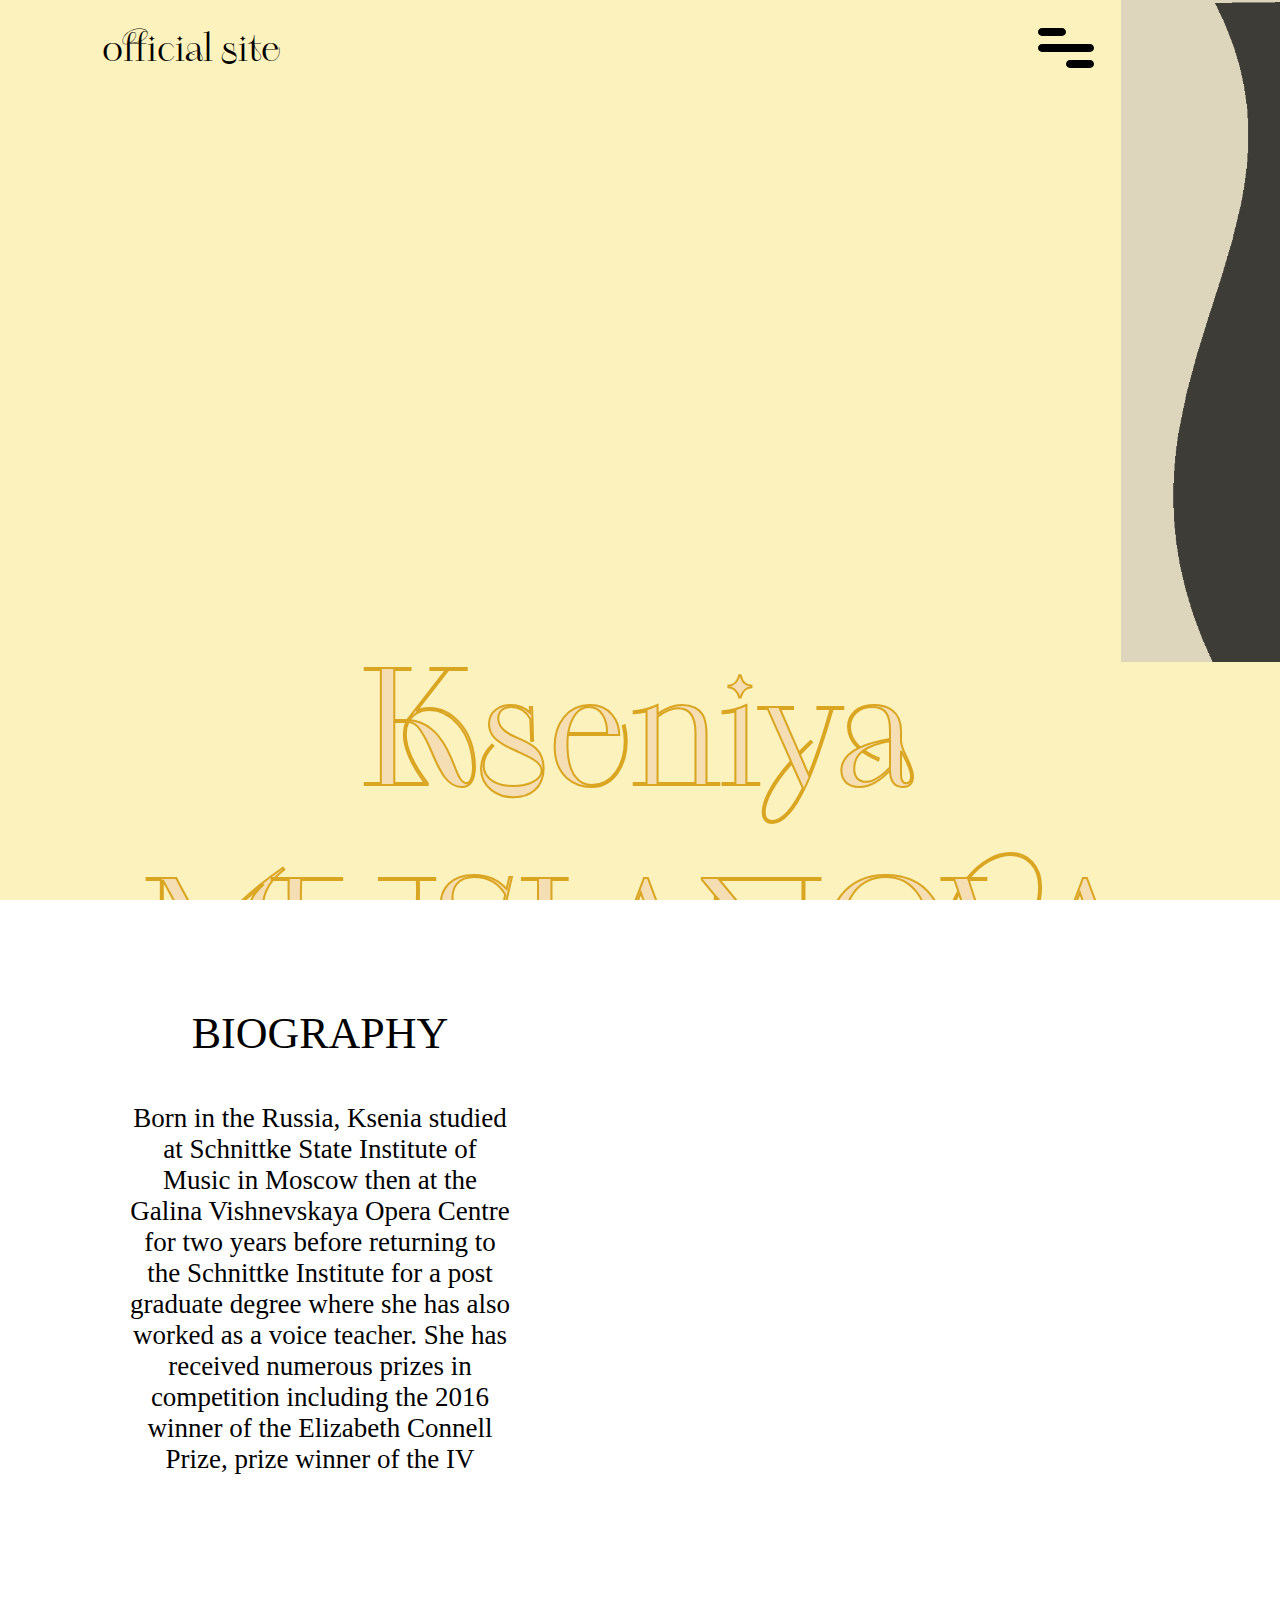
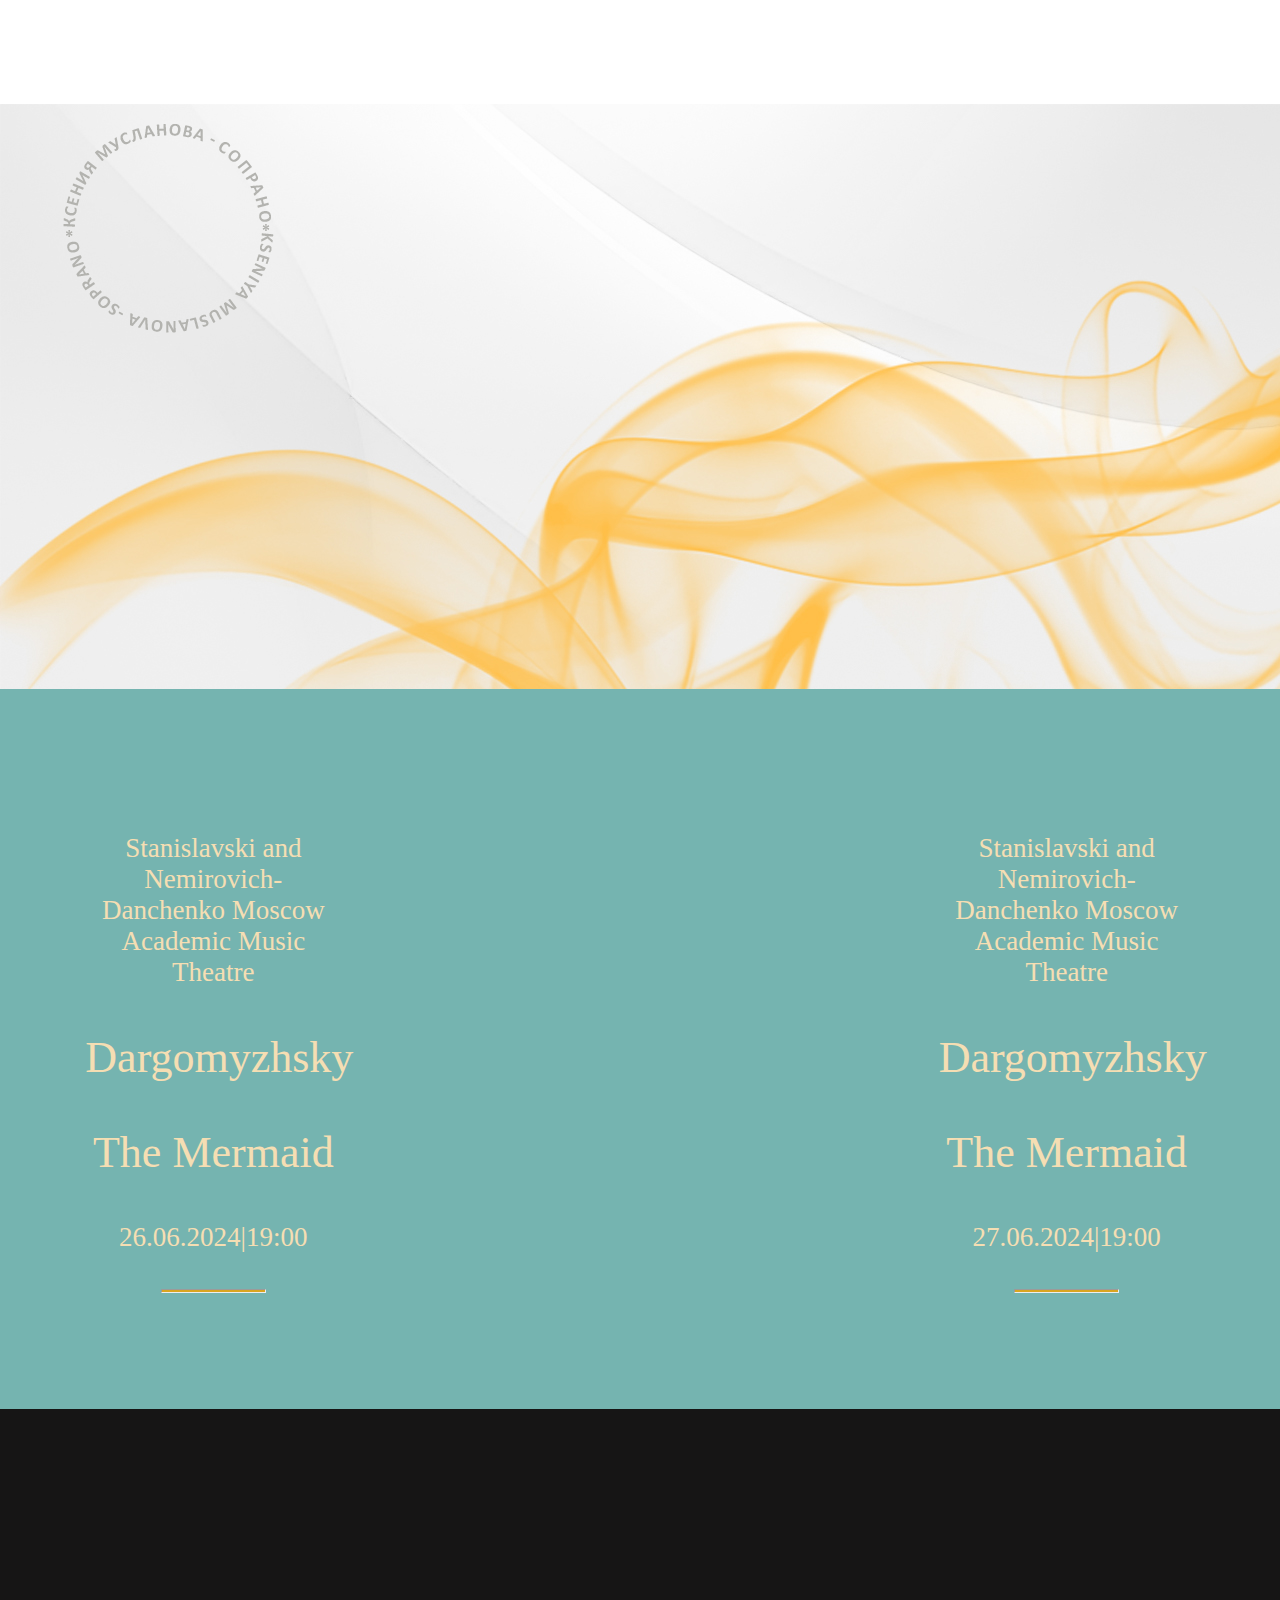
==== index.html @ d072c9b5 "Add files via upload" ====
<!DOCTYPE html>
<html lang="en">
    <head>
        <meta charset="UTF-8">
        <title>CodePen - GSAP Morph SVG
        </title>

        <link rel="stylesheet" href="css/adaptiv.css">
        <link rel="stylesheet" href="./css/menu.css">
        <link rel="stylesheet" href="main.css">

        <link rel="stylesheet" href="./css/style.css">
        <link
            href="https://fonts.googleapis.com/css2?family=Be+Vietnam+Pro:wght@100;300&display=swap"
            rel="stylesheet"><link rel="stylesheet" href="./style.css">
     <script src="https://cdnjs.cloudflare.com/ajax/libs/gsap/2.1.2/TweenMax.min.js"></script>
        <script src='https://cdnjs.cloudflare.com/ajax/libs/gsap/3.12.2/gsap.min.js'></script>
    
    </head>
    <body>
        
  <header> 
    <div class="layout">
      <a href="#" class="menu">
          <svg id="menu-svg" width="96" height="96" viewBox="0 0 56 56" fill="none" xmlns="http://www.w3.org/2000/svg">
              <path d="M13.9993 16.3333H25.666C26.2849 16.3333 26.8783 16.5792 27.3159 17.0168C27.7535 17.4543 27.9994 18.0478 27.9994 18.6667C27.9994 19.2855 27.7535 19.879 27.3159 20.3166C26.8783 20.7542 26.2849 21 25.666 21H13.9993C13.3805 21 12.787 20.7542 12.3494 20.3166C11.9118 19.879 11.666 19.2855 11.666 18.6667C11.666 18.0478 11.9118 17.4543 12.3494 17.0168C12.787 16.5792 13.3805 16.3333 13.9993 16.3333ZM30.3327 35H41.9994C42.6182 35 43.2117 35.2458 43.6493 35.6834C44.0869 36.121 44.3327 36.7145 44.3327 37.3333C44.3327 37.9522 44.0869 38.5457 43.6493 38.9833C43.2117 39.4208 42.6182 39.6667 41.9994 39.6667H30.3327C29.7138 39.6667 29.1204 39.4208 28.6828 38.9833C28.2452 38.5457 27.9994 37.9522 27.9994 37.3333C27.9994 36.7145 28.2452 36.121 28.6828 35.6834C29.1204 35.2458 29.7138 35 30.3327 35ZM13.9993 25.6667H41.9994C42.6182 25.6667 43.2117 25.9125 43.6493 26.3501C44.0869 26.7877 44.3327 27.3812 44.3327 28C44.3327 28.6188 44.0869 29.2123 43.6493 29.6499C43.2117 30.0875 42.6182 30.3333 41.9994 30.3333H13.9993C13.3805 30.3333 12.787 30.0875 12.3494 29.6499C11.9118 29.2123 11.666 28.6188 11.666 28C11.666 27.3812 11.9118 26.7877 12.3494 26.3501C12.787 25.9125 13.3805 25.6667 13.9993 25.6667Z" fill="black"/>
          </svg>   
      </a>
  </div>
   <div class="nav1">
     <ul>
      <li class="m-item"><a href="index.html">

      </a></li>
      <li class="m-item"><a href="about.html">HOME</a></li>
      <li class="m-item"><a href="EVENTS.html">ABOUT ME</a></li>
      <li class="m-item"><a href="gallery.html">GALLERY</a></li>
      <li class="m-item"><a href="video.html">VIDEO</a></li>

      <li class="m-item"><a href="contacts.html">CONTACTS</a></li>
  </ul>
</div>
    

<div class="doorses">

      
  <div id="d_left" class="bgnavblue">
 
    
        
    </div>
    
     <div id="d_right" class="bgnavblue">
     


    </div>

    
</div>

</header>
        <section id="block-title">
            <img id="img" src="img/6.JPG" alt="">
            <svg
                id="block-svg_img"
                version="1.1"
                xmlns="http://www.w3.org/2000/svg"
                xmlns:xlink="http://www.w3.org/1999/xlink"
                viewbox="0 0 1400 560">
                <defs>
                    <filter id="displacementFilter1">
                        <feturbulence
                            type="fractalNoise"
                            basefrequency="0.1"
                            numoctaves="1"
                            result="noise"/>
                        <fedisplacementmap
                            in="SourceGraphic"
                            in2="noise"
                            result="displacement"
                            scale="100"
                            xchannelselector="R"
                            ychannelselector="G"/>
                        <femorphology operator="dilate" radius="2" result="morph" in="displacement"/>
                    </filter>
                    <mask id="circleMask4">
                        <circle
                            cx="50%"
                            cy="50%"
                            r="0"
                            data-value-final="950"
                            fill="white"
                            class="mask"
                            style="filter: url(#displacementFilter1);"/>
                    </mask>
                </defs>
            </svg>
            <div class="block-title_text">
                <h1>Kseniya MUSLANOVA</h1>
                <h4>official site</h4>
            </div>

        </section>
        <section id="block-about">
            <div class="block">

                <div class="block-text ">
                    <h3 class="t2">BIOGRAPHY</h2>
                    <h4>
                        Born in the Russia, Ksenia studied at Schnittke State Institute of Music in
                        Moscow then at the Galina Vishnevskaya Opera Centre for two years before
                        returning to the Schnittke Institute for a post graduate degree where she has
                        also worked as a voice teacher. She has received numerous prizes in competition
                        including the 2016 winner of the Elizabeth Connell Prize, prize winner of the IV
                    </h4>
                    <a href="about.html">
                        <svg
                            id="block-svg_line"
                            xmlns:xlink="http://www.w3.org/1999/xlink"
                            x="0px"
                            y="0px"
                            viewbox="0 0 288 138.5"
                            xml:space="preserve">
                            <polyline class="st0-" points="0,0 0,0 0,0 "/>
                            <path class="st0 t1" d="M174.3,113.2"/>
                            <path
                                class="st1"
                                d="M206,44.5c2.2,1.4,14.2,9.4,15.4,23c1.2,13.3-8.9,22.3-10.9,24c2.2-3.8,7-10.8,16.8-16.7
                                                                                   c14.5-8.7,30.3-9.5,35.7-9.6c-6.3,0.2-21,0.1-36.2-6.5C216,54.1,209.4,48.1,206,44.5z"/>
                            <text transform="matrix(1 0 0 1 110.2933 64.3326)" class="st2 st3">more</text>
                            <line class="st4" x1="217.7" y1="68.5" x2="96.3" y2="72.5"/>
                            <line class="st5" x1="217.7" y1="68.5" x2="96.3" y2="72.5"/>
                            <line class="st6" x1="221.3" y1="67.5" x2="106.8" y2="69.3"/>
                        </svg>
                    </a>
                </div>
            </div>
            <div class="block">
                <img id="img1" src="img/2.JPG" alt="">
                <svg
                    id="block-svg_img1" width="1000" height="560" version="1.1" xmlns="http://www.w3.org/2000/svg" xmlns:xlink="http://www.w3.org/1999/xlink" viewBox="0 0 1000 560">
                        <defs>
                            <filter id="displacementFilter4">
                                <feTurbulence type="fractalNoise" baseFrequency="0.5" numOctaves="1" result="noise" />
                                <feDisplacementMap in="SourceGraphic" in2="noise" scale="50" xChannelSelector="R" yChannelSelector="G" />
                              </filter>
                              <mask id="circleMask2">
                                <circle cx="25%" cy="50%" r="0" data-value-final="770" fill="white" class="box1" style="filter: url(#displacementFilter4);" />
                             
                            </mask>
                        </defs>
                      </svg>
                      
            </div>

        </section>



        <section id="block-video"  style="background: url(img/video-image.jpg) no-repeat;">
          <div class="video-section jarallax d-flex align-items-center justify-content-center">
               <div class="video-player text-center">
                 <a type="button"  class="play-btn position-relative  js-button-campaign">
                   <svg class="position-absolute top-0 bottom-0 start-0 end-0 m-auto" width="41" height="41">
                     <use xlink:href="#play">
       
                           </svg>
                   <img src="img/text-pattern.png" alt="pattern" class="text-pattern">
                 </a>
               </div>
             </div></div>
        
            <div class="overlay js-overlay-campaign">
                <div class="popup js-popup-campaign">
       
                    <video src="./999.mp4" class="showcase__video" style="width: 900px;" controls loop muted></video>
                    <div class="close-popup js-close-campaign"></div>
                </div>
            </div>
            
       
           </section>
        <section id="block-event">
            <div class="block-text">
                <h4>Stanislavski and Nemirovich-Danchenko Moscow Academic Music Theatre</h6>
                <h3>Dargomyzhsky</h3>
                <h3>The Mermaid</h2>

                <h4>26.06.2024|19:00</h4>
                <hr>
            </div>
            <div class="block">
                <img id="img2" src="img/3.JPG" alt="">

                <svg
                    0="0"
                    1400="1400"
                    id="block-svg_img2"
                    "  version="
                    1.1" xmlns="
                    http://www.w3.org/2000/svg" xmlns:xlink="
                    http://www.w3.org/1999/xlink" viewBox="0 0 1000 560">
                    <defs>
                    <defs>
                        <filter id="displacementFilter3">
                            <feTurbulence type="fractalNoise" baseFrequency="0.02" numOctaves="3" result="noise" />
                            <feDisplacementMap in="SourceGraphic" in2="noise" scale="80" result="displacement" xChannelSelector="R" yChannelSelector="G" />
                          </filter>
                        <mask id="circleMask3">

                            <circle
                                cx="50%"
                                cy="100%"
                                r="0"
                                data-value-final="950"
                                fill="white"
                                class="box2"
                                style="filter: url(#displacementFilter3);"/>
                        </mask>
                    </defs>
                </svg>

            </div>
            <div class="block-text">

                <h4>Stanislavski and Nemirovich-Danchenko Moscow Academic Music Theatre</h6>
                <h3>Dargomyzhsky</h3>
                <h3>The Mermaid</h2>

                <h4>27.06.2024|19:00</h4>
                <hr>
            </div>

        </section>
  <footer></footer>
  
  
   <script src="js/menu.js"></script>
   <script src="https://cdnjs.cloudflare.com/ajax/libs/jquery/3.2.1/jquery.min.js"></script>
   <script src="main.js"></script><script src="https://cdnjs.cloudflare.com/ajax/libs/jquery/3.2.1/jquery.min.js"></script>
   <script src="main.js"></script>
        <script src="js/gsap.js"></script>
        <script src="js/ScrollTrigger.js"></script>
        <script src="js/script.js"></script>
        <script src="./script.js"></script>
    </body>
</html>
---- css/menu.css ----
@font-face {
   font-family: "KudryashevDisplay";
   src: url(../fonts/KudryashevDisplay.ttf);
   font-weight: bold;
   font-style: normal;
 }
 @font-face {
   font-family: "  kudry_weird-headline";
   src: url(../fonts/kudry_weird-headline.otf);
   font-weight: bold;
   font-style: normal;
 }

 .layout{position: absolute;top: 0;
            width:100%;
           left: 85%; 
            top: -25vw;
          height: 100%;}



header{position: absolute;z-index: 9999999999999999999999999999999999999999;}



.nav1 ul li a{z-index: 999999999999;
           font-size: 4vw;

       }

       .nav1{position:absolute ;
        text-decoration: none;
        z-index: 999999999;
        width: 100vw;
        height: 100%;
     color: darkcyan;
        font-family: " kudry_weird-headline";
text-align: center;
        top: -800px;
left:0vw;        
        }
        .nav1 ul li{list-style: none;}
        .nav1 ul li a{z-index: 999999999999;
                   font-size: clamp(5vw, 6vw, 8vh);
                   list-style: none;
                   text-decoration: none;
                   color: wheat;

               }
#d_left{

          height: 100vh;
          width: 50%;
          position:fixed;
          top: 0;
          left:-50%;
     background: url(../img/d_lefT.png) no-repeat right top;
  background-size:contain;  z-index:199999;
opacity: 0.9;       
}
        #clip{position: fixed;left: 0%;top:0%;}
        
        #d_right{
        
          height: 100%;
          width:50vw;
          position: fixed;
  background: url(../img/D-RIGHT.png) no-repeat right top;
  background-size: contain;
  opacity: 0.9;       
  top:0vh;
          right:  -50%;
         z-index:99;
        }
                    


          #clip2{position:fixed;
          right: -0%;
          top: -0%;
          width: 50%;
          height: 100%;
        }
        h1 {
          font-weight: 300;
          font-size: clamp(2rem, 5vw, 4rem);
          width: 50%;
          margin: 0;
        }
        
        .menu {
          position: fixed;
          right: 5%;
          z-index: 95510;
          padding: 25% clamp(2rem, 8vw, 7rem) 0;
        }
        .menu:before {
          position: absolute;
          content: "";
          width: 5vw;
          height: 5vw;
          stroke: 1px white;
          border-radius: 50%;
          background: rgb(236, 231, 200);
          z-index: -1;
          transform: scale(0);
          transition: transform 0.5s ease;
        }
        .menu:hover:before {
          transform: scale(1);
        }
            
        .doorses{position: absolute;}


        @media (max-width:768px) {

          #d_left{height: 145vh;
            background: url(../img/left-mob.png) no-repeat right top;
  background-size: cover;
          
          }
          #d_right{height: 145vh;
            background: url(../img/right-mob.png) no-repeat left top;
  background-size: cover;
          
          }
          
        }
---- main.css ----
body {margin: 0; padding: 0; font-family: Helvetica, Arial, sans-serif; }

main {
	width: 100%;
	height: 100vh;
	background-image: url(bg.jpg);
	background-size: cover;
	transition: all .2s ease;
}

.button {
	width: 80%;
	margin: 0 auto;
	position: absolute;
	top: 20%;
	left: 50%;
	transform: translate(-50%, -50%);
	border-radius: 3px;
	text-align: center;
	cursor: pointer;
} 

.button span {
	line-height: 60px;
	color: #fff;
	font-weight: bold;
	font-size: 15px;
	text-transform: uppercase;
}

.overlay {
	position: absolute;
	width: 100%;
	height: 100vh;
	top: 0;
	left: 0;
	background-color: rgba(0, 0, 0, .8);
	display: none;
}
video{width: 100%;position: relative;}
.popup {
	position: absolute;
	width: 60%;
	left: 20%;
	top: 20%;
	transform: translate(-0%, -0%);
	padding: 40px;
	box-sizing: border-box;
	background-color: #2a6850;
	color: #fff;
}

.close-popup {
	position: absolute;
	top: 15px;
	right: 15px;
	width: 23px;
	height: 23px;
	cursor: pointer;
}

.close-popup:before {
	content: '';
	background-color: #fff;
	position: absolute;
	height: 1px;
	width: 31px;
	top: 11px;
	left: -4px;
	transform: rotate(-45deg);
}

.close-popup:after {
	content: '';
	background-color: #fff;
	position: absolute;
	height: 1px;
	width: 31px;
	top: 11px;
	transform: rotate(45deg);
	left: -4px;
}

@media screen and (max-width: 768px) {

	.popup {
		width: 100%;
		height: 100vh;
		font-size: 15px;
	}
}
---- css/style.css ----
@font-face {
    font-family: "KudryashevDisplay";
    src: url("../fonts/KudryashevDisplay.ttf");
    font-weight: bold;
    font-style: normal;
}
@font-face {
    font-family: " kudry_weird-headline";
    src: url("../fonts/kudry_weird-headline.otf");
    font-weight: bold;
    font-style: normal;
}

body {
    position: relative;
    width: 100vw;
    margin: 0;
    display: grid;
    font-family: "KudryashevHeadline-Sans";
    overflow-x: hidden;
    padding: 0;
    background-color: rgba(19, 44, 66, 0);
    z-index: 0;
    height: 100%;
}

#block-title {
    position: relative;
    width: 100%;
    height: 100vh;
    overflow-y: hidden;
    display: grid;
    z-index: 0;
    margin: 0;
    background: rgb(252, 242, 189);
    padding: 0;
    grid-area: "red";
    grid-template-columns: 100%;
}

#block-about_page .block-text{color: #000;}
#block-about_page{   position: relative;
    width: 100%;
    height: 100vh;
    overflow-y: hidden;
    display: grid;
    z-index: 0;
    margin: 0;
    padding: 0 ;
color: #000;    grid-template-columns: 100%;}

#block-about {
    display: grid;
    grid-template-columns: 50% 50%;
    grid-template-rows: auto;
    background-color: white;
    width: 100%;
    height: auto;
    z-index: 4;
    margin: 0;
    padding: 0;
}

#block-event {
    position: relative;
    display: grid;
    grid-template-columns: 4fr 4fr 4fr;
    grid-template-rows: auto;

    width: 100%;
	background-color: #75b4b0;
    height: 100%;
    overflow: hidden;

}
.block img {
    width: 100%;
}



footer {
    position: relative;
    width: 100%;
    background-color: rgb(22, 21, 21);
    height: 15vw;
}

#block-svg_img,
#block-svg_img1,
#block-svg_img2 {
    position: absolute;
    width: 100%;
    height: 100%;
    left: 0;
    top: 0;

}
#block-svg_line {
    width: 13vw;
    height: 9vh;
    position: relative;
    left: 0;
    top: 70vh;
    background-color: rgba(255, 235, 205, 0.548);
}
.st0 {
    display: none;
    fill: #0c0b0b;
    stroke: #000000;
    stroke-miterlimit: 10;
}
.st1 {
    fill: none;
    stroke: #000000;
    stroke-miterlimit: 10;
}
.st2 {
    font-family: " ofont.ru_Vivaldi script";
}
.st3 {
    font-size: 36px;
}
.st4 {
    display: none;
    stroke: #FFFFFF;
    stroke-miterlimit: 10;
}
.st5 {
    display: none;
    fill: none;
}
.st6 {
    fill: none;
    stroke: #110911;
    stroke-width: 2;
    stroke-miterlimit: 10;
}

.block-title_text {
    position: absolute;
    top: 70vh;
    left: 0;
    width: 100vw;
    height: 30vh;
}
.block-title_text h1 {
    position: relative;
    margin: 0 auto;
    color: wheat;
    font-family: " kudry_weird-headline";
    font-size: 18vh;
}

.block-title_text h4 {
    position: absolute;
    top: -73vh;
    left: 8vw;
    font-family: " kudry_weird-headline";
    font-size: clamp(3vw,3vw,14vw);
}

.block-text {
    min-width: 40%;
    max-width: 60%;
    margin: 12vh auto;
    color: wheat;
    text-align: center;
    font-family: "KudryashevHeadline-Sans";
}
#block-about .block-text {
    color: #000;
}

h1 {
    font-size: 14vw;
    width: 100%;
    font-family: "KudryashevHeadline-Sans";
    position: relative;
    -webkit-text-stroke: 2px goldenrod;
    color: rgba(30, 145, 245, 0);
    text-align: center;
    z-index: 8;
}

h3 {
    font-size: clamp(35px, 44px,45px);
    font-weight: 200;
    text-align: center;
    font-family: "KudryashevHeadline-Sans";
}

h4 {
    font-size: clamp(23px, 27px, 29px);
    font-weight: 100;
}

h5 {
    font-size: 42px;
    font-style: italic;
    font-weight: 100;
}
hr {
    position: relative;
    width: 40%;
    height: 2px;
    background-color: goldenrod;
}

#img {
    width: 100%;
    margin-top: -40vh;
    mask: url("#circleMask4");
}
#img1 {
    width: 60%;
    mask: url("#circleMask2");
}
#img2 {
    width: 100%;
    mask: url("#circleMask3");
}

/*---- video section style start ----*/
/* color box style */
#block-video{position: relative;
width: 100vw;
height: 65vh;z-index: 99999;
margin: 0;
padding: 0;
} 
  .video .video-player {
    position: absolute;
    top: 0;
    right: 0;
    bottom: 0;
    left: 0;
    display: flex;
    align-items: center;
    justify-content: center;
  }
  
  iconify-icon.video-icon {
    color: black;
    border-radius: 6.25rem;
    background: rgba(255, 255, 255, 0.35);
    transition: all 0.4s ease-in-out;
    animation: playAnimation 2s infinite alternate;
  }
  
  
  @keyframes playAnimation {
    0% {
      font-size: 35px;
    }
  
    100% {
      font-size: 60px;
    }
  }

@media (max-width:768px) {

   #block-title{overflow: visible;}
    #block-about,
    #block-event {
        grid-template-columns: 100%;
    }
    #img,
    #img1,
    #img2 {
        width: 100%;
    }
    #img{margin-top:20%;}
    .block-title_text h1 {
        font-size: 8vh};
}
---- style.css ----
/* 3.3 Product
/*----------------------------------------------*/
.product-store .product-card .cart-concern {
  bottom: 120px;
  left: 0;
  right: 0;
  text-align: center;
  cursor: pointer;
  transition: 0.5s ease-out;
  opacity: 0;
}
.product-store .product-card:hover .cart-concern {
  opacity: 1;
}
.product-card .cart-concern svg {
  width: 16px;
  height: 16px;
  fill: var(--light-color);
  margin-left: 9px;
}

/* 3.4 Video
/*----------------------------------------------*/
#block-video{position: relative;
width: 100vw;height: 65vh;
}
/* overide */
.modal-dialog {
  max-width: 800px;
  margin: auto;
  height: 100vh;
  display: flex;
  align-items: center;
}
.modal-content {
  padding: 0;
  background-color: #f5f3ef;
  border: none;
  border-radius: 0
}
.text-pattern {
  animation: rotation 50s infinite linear;
}
@keyframes rotation {
  from {
    transform: rotate(0deg);
  }
  to {
    transform: rotate(359deg);
  }
}

/* 3.7 Footer
/*----------------------------------------------*/
/*------------ Social Icon -----------*/
.social-links svg {
  width: 20px;
  height: 20px;
  color: var(--gray-color-500);
  transition: 0.3s ease;
}
.social-links svg:hover {
  color: var(--primary-color);
}
.social-links li {
  padding-right: 30px;
}

/* 4. PAGES
/*----------------------------------------------*/

/* 4.1 About Us Page
/*----------------------------------------------*/
#about .about-content{
  position: absolute;
  min-width: 50%;
  min-height: fit-content;
  max-height: fit-content;
  padding: 60px;
  background-color: var(--gray-color-300);  
}
#about.aos-init.aos-animate img.single-image{
  animation: parallax 0.8s ease-in-out forwards;
}
@keyframes parallax {
  from {
    clip-path: polygon(0 0, 0 0, 0 100%, 0 100%);
  }
  to {
    clip-path: polygon(0 0, 100% 0, 100% 100%, 0 100%);
  }
}
@media only screen and (max-width: 1200px) {
  #about .about-content{
    min-width: 70%;
  }
}
@media only screen and (max-width: 991px) {
  #about .about-content{
    position: unset;
    padding: 40px;
  }
}

/* Newsletter */
#newsletter .form-control{
  font-size: inherit;
}
#newsletter form input{
  background: none;
}
#newsletter form input:focus{
  box-shadow: none;
}

/* 4.2 Shop Page
--------------------------------------------------------------*/
/* ----------- SideBar -----------*/
.sidebar input.search-field {
  background: none;
  border: none;
  outline: none;
  outline-offset: 0;
}
h5.widget-title {
  font-size: 1.4em;
  margin-bottom: 15px;
}
@media only screen and (max-width: 991px) {
  .widget-search-bar form {
    flex-wrap: wrap;
  }
}

/* ----------- Pagination -----------*/
.paging-navigation .pagination .page-numbers {
  color: var(--gray-color-500);
}
.paging-navigation .pagination .page-numbers:hover,
.paging-navigation .pagination .page-numbers.current {
  color: var(--primary-color);
}

/* 4.3 Single Product Page
/*----------------------------------------------*/
/*---- Single Product Image ----------*/
.single-product .large-swiper{
  padding-left: 0;
}
.product-preview .swiper-slide {
  height: fit-content;
  padding-bottom: 10px;
  transition: cubic-bezier(0.22, 0.78, 0.71, 1.01);
}
.swiper-slide-thumb-active img{
  border: 1px solid var(--accent-color);
}

/*---- Single Product Information ----------*/
.product-info del{
  color: var(--gray-color-500);
}
.product-info hr{
  color: var(--gray-color-500);
}
.rating-container .rating {
  display: flex;
  padding-right: 4px;
  color: var(--black-color);
}
.product-info .product-price strong {
  font-size: 1.6em;
  padding-right: 10px;
}
.product-info .select-item{
  margin-right: 8px;
}
.input-group{
  padding: 6px;
  background-color: var(--gray-color-400);
}
.input-group button{
  border: none;
}

/*---- Product Tabs ----------*/
.nav-tabs {
  border-bottom: 1px solid var(--black-color);
}
.nav-tabs .nav-link {
  color: var(--black-color);
  font-weight: 600;
}
.nav-tabs .nav-link:focus{
  box-shadow: none;
}
.nav-tabs .nav-link {
  background: none;
  border: none;
}
.nav-tabs button.nav-link.active {
  color: var(--primary-color);
  background: none;
}
.nav-tabs button.nav-link:hover {
  color: var(--primary-color);
}
.tabs-listing .tab-content {
  border-bottom: 1px solid var(--black-color);
  padding: 40px 0;
}
.product-tabs .review-item{
  width: 50%;
  margin-bottom: 20px;
}
.product-tabs .review-item .image-holder{
  margin-right: 10px;
}
@media screen and (max-width: 991px) {
  .product-tabs .review-item{
    width: 100%;
    flex-wrap: wrap;
  }
  .product-tabs .review-item .image-holder{
    margin-bottom: 10px;
  }
}
@media screen and (max-width: 991px) {
  .cart-header{
    display: none;
  }
}

/* 4.4 Cart Page
-----------------------------------------------------*/
.shopify-cart .table th {
    width: 36%;
}
.table>:not(caption)>*>*{
  padding: 1.5rem;
}
.shopify-cart .cart-product-detail{
  max-width: 250px;
}
@media screen and (max-width: 775px) {
  .shopify-cart .table thead{
    display: none;
  }
  .shopify-cart .table tbody{
    border: none;
  }
  .shopify-cart .table tbody td{
    display: block;
  }
  .table>:not(caption)>*>*{
    padding: 1rem;
  }
}

/* 4.5 Blog Page
--------------------------------------------------------------*/
/*------------ Sidebar -----------*/
.widget.sidebar-recent-post .card-image{
  max-width: 120px;
}
.sidebar-post-item h4.card-title {
  font-size: 1.2em;
}

/* 4.6 Single Post Page
--------------------------------------------------------------*/
#single-post-navigation .post-navigation span.page-nav-title {
  font-size: 1.5em;
}
.post-navigation svg {
  width: 30px;
  height: 45px;
}
.post-navigation:hover svg,
.post-navigation:focus svg {
  fill: var(--primary-color);
}
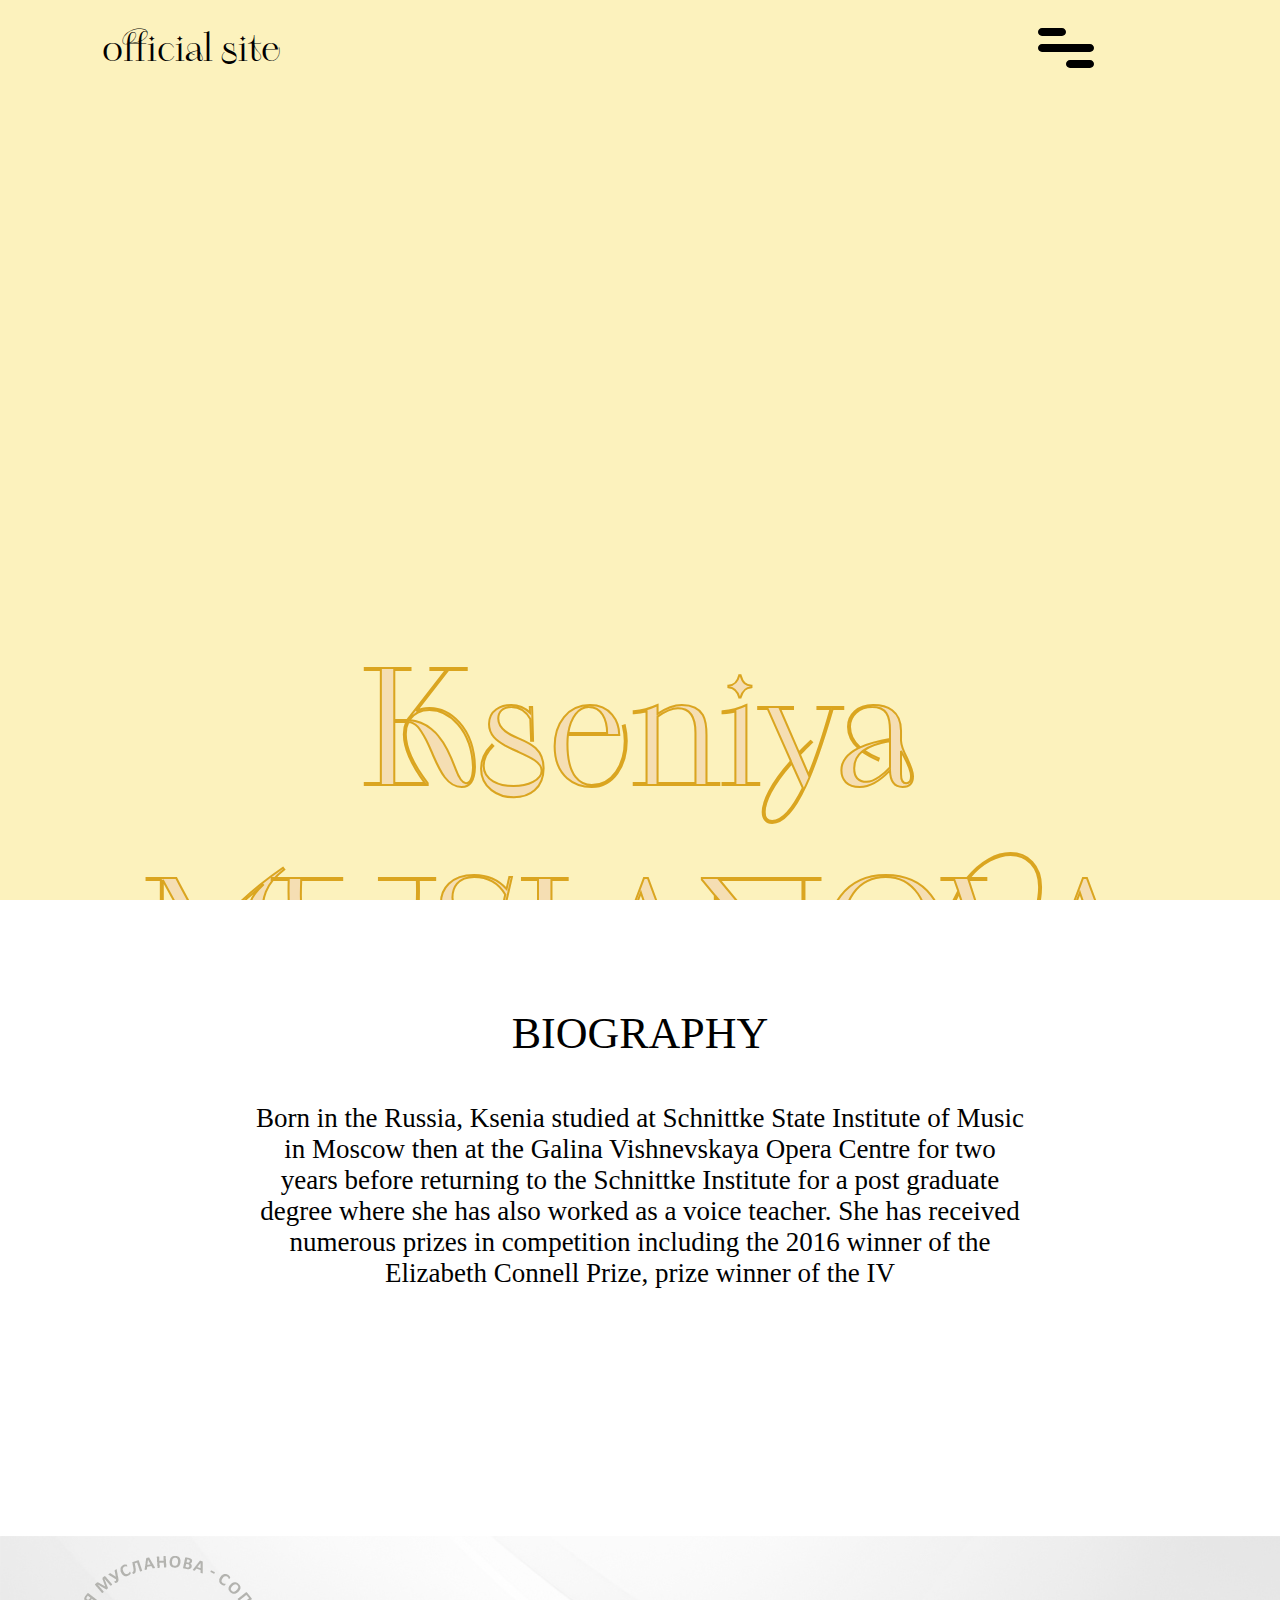
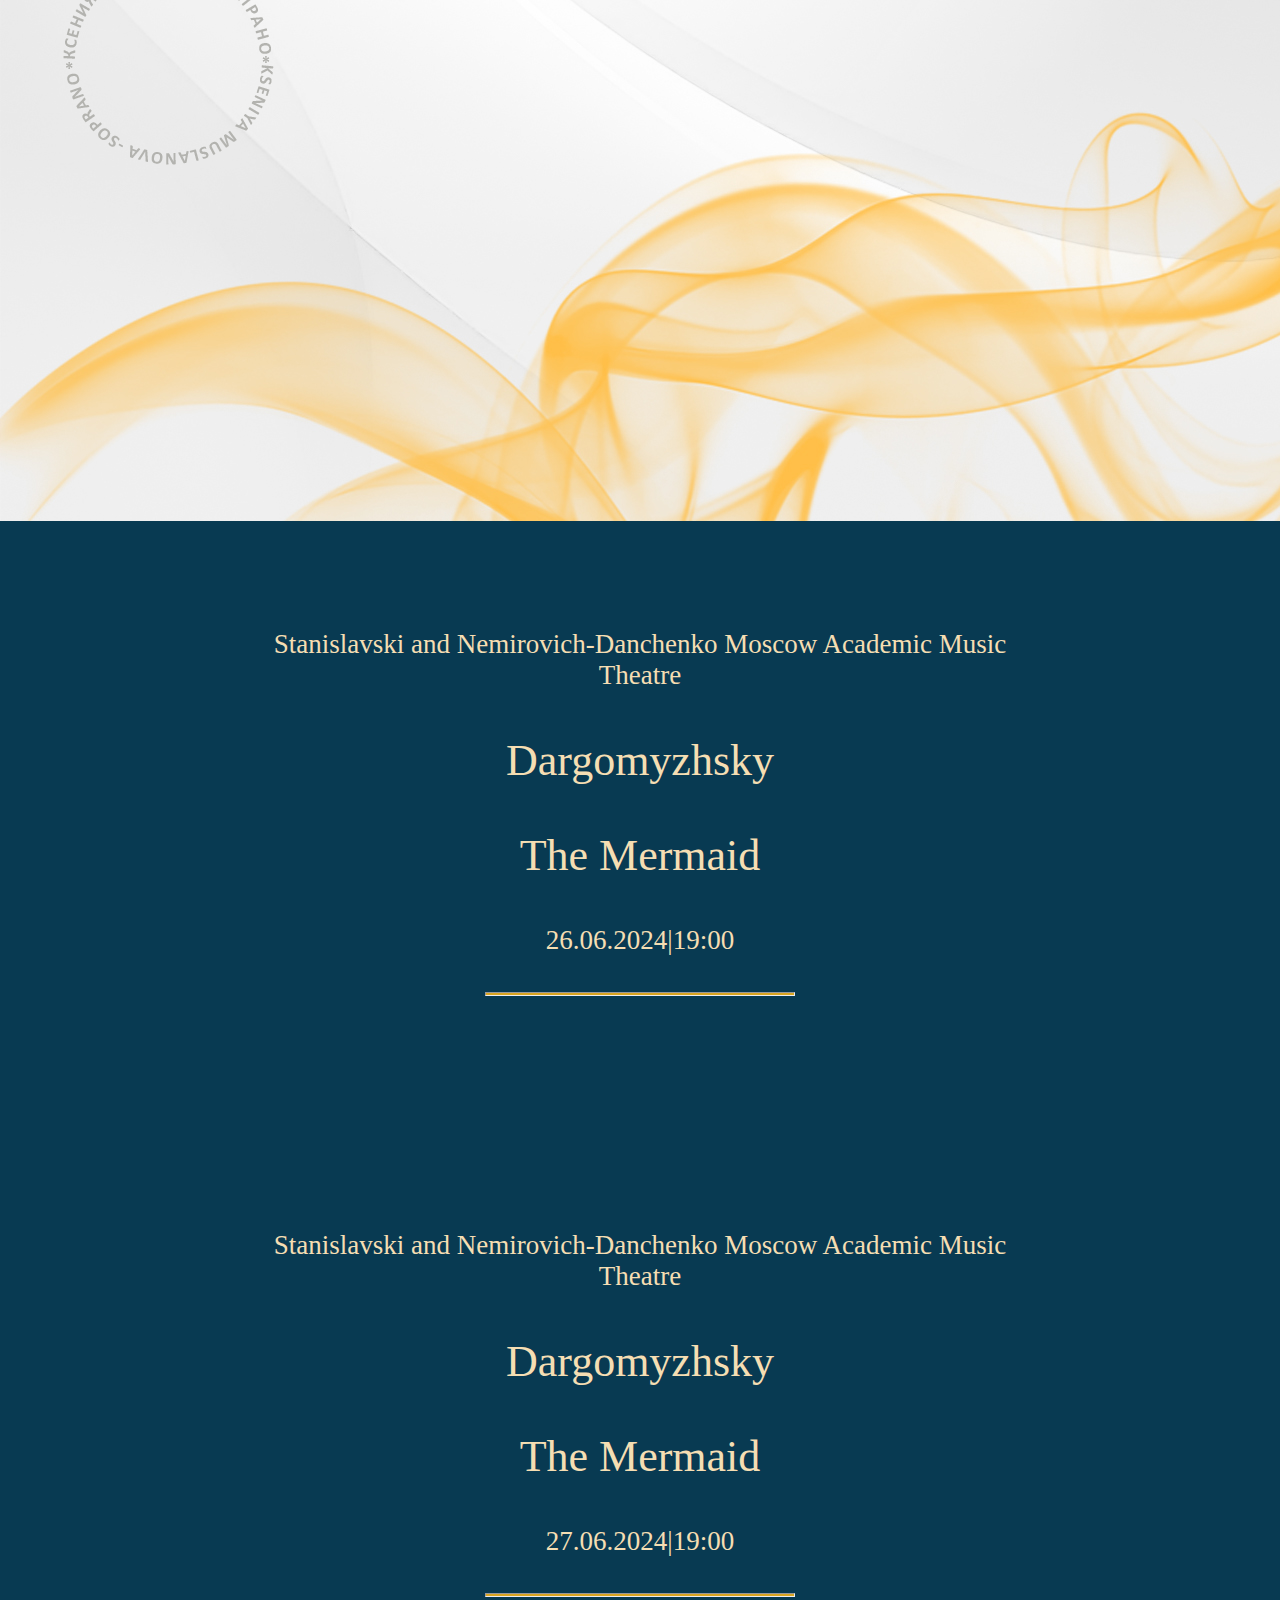
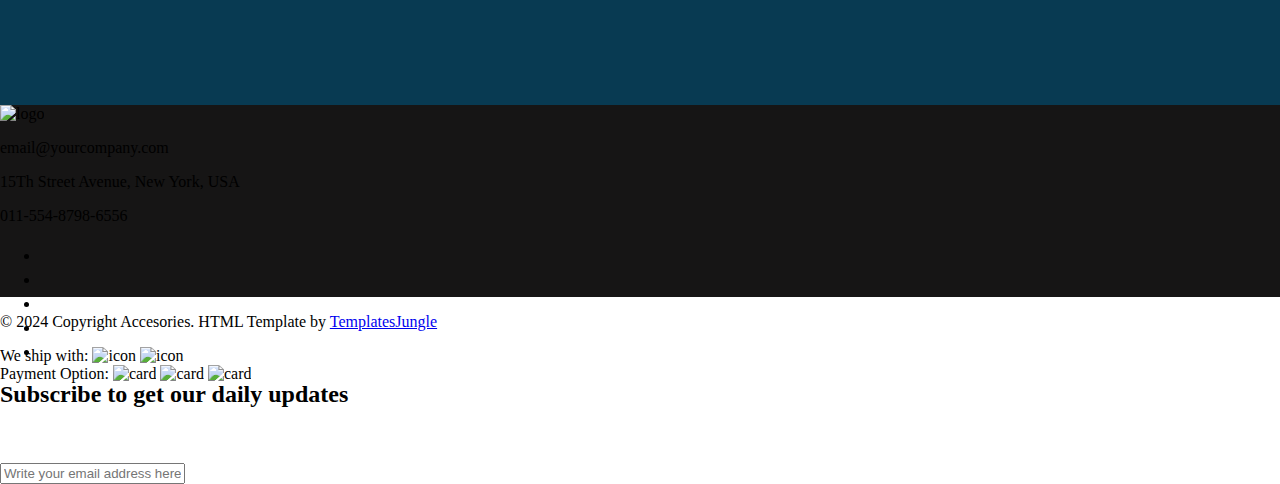
==== commit 954e2241: "Add files via upload" ====
--- a/index.html
+++ b/index.html
@@ -9,12 +9,27 @@
         <link rel="stylesheet" href="./css/menu.css">
         <link rel="stylesheet" href="main.css">
 
+        <meta name="viewport" content="width=device-width, initial-scale=1">
+        <title>Демо Bootstrap</title>
+        <link href="https://cdn.jsdelivr.net/npm/bootstrap@5.3.0/dist/css/bootstrap.min.css" rel="stylesheet" integrity="sha384-9ndCyUaIbzAi2FUVXJi0CjmCapSmO7SnpJef0486qhLnuZ2cdeRhO02iuK6FUUVM" crossorigin="anonymous">
+     <link rel="stylesheet" type="text/css" href="css/vendor.css">
+      <link rel="stylesheet" type="text/css" href="style.css">
+    
         <link rel="stylesheet" href="./css/style.css">
         <link
             href="https://fonts.googleapis.com/css2?family=Be+Vietnam+Pro:wght@100;300&display=swap"
             rel="stylesheet"><link rel="stylesheet" href="./style.css">
+            <script src="https://cdn.jsdelivr.net/npm/@popperjs/core@2.11.8/dist/umd/popper.min.js" integrity="sha384-I7E8VVD/ismYTF4hNIPjVp/Zjvgyol6VFvRkX/vR+Vc4jQkC+hVqc2pM8ODewa9r" crossorigin="anonymous"></script>
+<script src="https://cdn.jsdelivr.net/npm/bootstrap@5.3.0/dist/js/bootstrap.min.js" integrity="sha384-fbbOQedDUMZZ5KreZpsbe1LCZPVmfTnH7ois6mU1QK+m14rQ1l2bGBq41eYeM/fS" crossorigin="anonymous"></script>
      <script src="https://cdnjs.cloudflare.com/ajax/libs/gsap/2.1.2/TweenMax.min.js"></script>
         <script src='https://cdnjs.cloudflare.com/ajax/libs/gsap/3.12.2/gsap.min.js'></script>
+        <script src="js/menu.js"></script>
+        <script src="https://cdnjs.cloudflare.com/ajax/libs/jquery/3.2.1/jquery.min.js"></script>
+        <script src="main.js"></script><script src="https://cdnjs.cloudflare.com/ajax/libs/jquery/3.2.1/jquery.min.js"></script>
+      
+             <script src="js/script.js"></script>
+             <script src="./script.js"></script>
+        
     
     </head>
     <body>
@@ -32,8 +47,8 @@
       <li class="m-item"><a href="index.html">
 
       </a></li>
-      <li class="m-item"><a href="about.html">HOME</a></li>
-      <li class="m-item"><a href="EVENTS.html">ABOUT ME</a></li>
+      <li class="m-item"><a href="index.html">HOME</a></li>
+      <li class="m-item"><a href="about.html">ABOUT ME</a></li>
       <li class="m-item"><a href="gallery.html">GALLERY</a></li>
       <li class="m-item"><a href="video.html">VIDEO</a></li>
 
@@ -104,39 +119,47 @@
 
         </section>
         <section id="block-about">
-            <div class="block">
-
-                <div class="block-text ">
-                    <h3 class="t2">BIOGRAPHY</h2>
-                    <h4>
-                        Born in the Russia, Ksenia studied at Schnittke State Institute of Music in
-                        Moscow then at the Galina Vishnevskaya Opera Centre for two years before
-                        returning to the Schnittke Institute for a post graduate degree where she has
-                        also worked as a voice teacher. She has received numerous prizes in competition
-                        including the 2016 winner of the Elizabeth Connell Prize, prize winner of the IV
-                    </h4>
-                    <a href="about.html">
-                        <svg
-                            id="block-svg_line"
-                            xmlns:xlink="http://www.w3.org/1999/xlink"
-                            x="0px"
-                            y="0px"
-                            viewbox="0 0 288 138.5"
-                            xml:space="preserve">
-                            <polyline class="st0-" points="0,0 0,0 0,0 "/>
-                            <path class="st0 t1" d="M174.3,113.2"/>
-                            <path
-                                class="st1"
-                                d="M206,44.5c2.2,1.4,14.2,9.4,15.4,23c1.2,13.3-8.9,22.3-10.9,24c2.2-3.8,7-10.8,16.8-16.7
-                                                                                   c14.5-8.7,30.3-9.5,35.7-9.6c-6.3,0.2-21,0.1-36.2-6.5C216,54.1,209.4,48.1,206,44.5z"/>
-                            <text transform="matrix(1 0 0 1 110.2933 64.3326)" class="st2 st3">more</text>
-                            <line class="st4" x1="217.7" y1="68.5" x2="96.3" y2="72.5"/>
-                            <line class="st5" x1="217.7" y1="68.5" x2="96.3" y2="72.5"/>
-                            <line class="st6" x1="221.3" y1="67.5" x2="106.8" y2="69.3"/>
-                        </svg>
-                    </a>
-                </div>
-            </div>
+
+
+            <div class="container">
+                <div class="row">
+                    <div class="col-md-6 col-sm-12">
+                        <div class="block">
+
+                            <div class="block-text ">
+                                <h3 class="t2">BIOGRAPHY</h2>
+                                <h4>
+                                    Born in the Russia, Ksenia studied at Schnittke State Institute of Music in
+                                    Moscow then at the Galina Vishnevskaya Opera Centre for two years before
+                                    returning to the Schnittke Institute for a post graduate degree where she has
+                                    also worked as a voice teacher. She has received numerous prizes in competition
+                                    including the 2016 winner of the Elizabeth Connell Prize, prize winner of the IV
+                                </h4>
+                                <a href="about.html">
+                                    <svg
+                                        id="block-svg_line"
+                                        xmlns:xlink="http://www.w3.org/1999/xlink"
+                                        x="0px"
+                                        y="0px"
+                                        viewbox="0 0 288 138.5"
+                                        xml:space="preserve">
+                                        <polyline class="st0-" points="0,0 0,0 0,0 "/>
+                                        <path class="st0 t1" d="M174.3,113.2"/>
+                                        <path
+                                            class="st1"
+                                            d="M206,44.5c2.2,1.4,14.2,9.4,15.4,23c1.2,13.3-8.9,22.3-10.9,24c2.2-3.8,7-10.8,16.8-16.7
+                                                                                               c14.5-8.7,30.3-9.5,35.7-9.6c-6.3,0.2-21,0.1-36.2-6.5C216,54.1,209.4,48.1,206,44.5z"/>
+                                        <text transform="matrix(1 0 0 1 110.2933 64.3326)" class="st2 st3">more</text>
+                                        <line class="st4" x1="217.7" y1="68.5" x2="96.3" y2="72.5"/>
+                                        <line class="st5" x1="217.7" y1="68.5" x2="96.3" y2="72.5"/>
+                                        <line class="st6" x1="221.3" y1="67.5" x2="106.8" y2="69.3"/>
+                                    </svg>
+                                </a>
+                            </div>
+                        </div>
+                    </div>
+                    <div class="col-md-6 col-sm-12">
+                        
             <div class="block">
                 <img id="img1" src="img/2.JPG" alt="">
                 <svg
@@ -154,6 +177,10 @@
                       </svg>
                       
             </div>
+                    </div>
+                </div>
+            </div>
+          
 
         </section>
 
@@ -183,7 +210,12 @@
        
            </section>
         <section id="block-event">
-            <div class="block-text">
+          
+            <div class="containerifluid">
+                <div class="row">
+                    <div class="col-md-4 col-sm-12 mt-5">
+                
+            <div class="block-text text-center">
                 <h4>Stanislavski and Nemirovich-Danchenko Moscow Academic Music Theatre</h6>
                 <h3>Dargomyzhsky</h3>
                 <h3>The Mermaid</h2>
@@ -191,6 +223,9 @@
                 <h4>26.06.2024|19:00</h4>
                 <hr>
             </div>
+            </div>
+            <div class="col-md-4 col-sm-12">
+
             <div class="block">
                 <img id="img2" src="img/3.JPG" alt="">
 
@@ -223,6 +258,9 @@
                 </svg>
 
             </div>
+        </div>
+        <div class="col-md-4 col-sm-12">
+
             <div class="block-text">
 
                 <h4>Stanislavski and Nemirovich-Danchenko Moscow Academic Music Theatre</h6>
@@ -232,18 +270,105 @@
                 <h4>27.06.2024|19:00</h4>
                 <hr>
             </div>
-
+</div>
         </section>
-  <footer></footer>
+ 
+        <footer id="footer" class="overflow-hidden my-lg-9">
+            <div class="container-lg">
+              <div class="row justify-content-center">
+                <div class="col-md-5">
+                  <div class="image-holder  mb-4">
+                    <img src="images/footer-logo.png" alt="logo" class="img-fluid">
+                  </div>
+        
+                  <div>
+                    <p>email@yourcompany.com </p>
+                    <p>15Th Street Avenue, New York, USA </p>
+                    <p>011-554-8798-6556</p>
+                  </div>
+        
+                  <ul class="social-links list-unstyled d-flex mt-4">
+                    <li class="border border-primary rounded-circle p-3 me-4">
+                      <a href="#" class="svg-primary">
+                        <svg class="facebook" width="25" height="25">
+                          <use xlink:href="#facebook"></use>
+                        </svg>
+                      </a>
+                    </li>
+                    <li class="border border-primary rounded-circle p-3 me-4">
+                      <a href="#" class="svg-primary">
+                        <svg class="twitter" width="25" height="25">
+                          <use xlink:href="#twitter"></use>
+                        </svg>
+                      </a>
+                    </li>
+                    <li class="border border-primary rounded-circle p-3 me-4">
+                      <a href="#" class="svg-primary">
+                        <svg class="instagram" width="25" height="25">
+                          <use xlink:href="#instagram"></use>
+                        </svg>
+                      </a>
+                    </li>
+                    <li class="border border-primary rounded-circle p-3 me-4">
+                      <a href="#" class="svg-primary">
+                        <svg class="linkedin" width="25" height="25">
+                          <use xlink:href="#linkedin"></use>
+                        </svg>
+                      </a>
+                    </li>
+                    <li class="border border-primary rounded-circle p-3 me-4">
+                      <a href="#" class="svg-primary">
+                        <svg class="youtube" width="25" height="25">
+                          <use xlink:href="#youtube"></use>
+                        </svg>
+                      </a>
+                    </li>
+                  </ul>
+        
+                </div>
+                <div class="offset-md-2 col-md-5 mt-5 mt-lg-0">
+                  <div class="subscribe-content">
+                    <div class="subscribe-header ">
+                      <h2 class="display-3">Subscribe to get our daily updates</h2>
+                    </div>
+                    <form id="form" class="py-3 position-relative">
+                      <input type="text" name="email" placeholder="Write your email address here..."
+                        class="w-100 bg-transparent border-0 border-bottom pb-3 ">
+                      <a href="#" class="position-absolute end-0">
+                        <svg class="send svg-primary" width="50" height="50">
+                          <use xlink:href="#send"></use>
+                        </svg>
+                      </a>
+                    </form>
+                  </div>
+                </div>
+              </div>
+            </div>
+          </footer>
+          <div class="footer-bottom border-top py-3 mx-lg-5">
+            <div class="container-lg">
+              <div class="d-md-flex justify-content-between align-items-center">
+                <div class="">
+                  <p class="m-0">© 2024 Copyright Accesories. HTML Template by <a href="https://templatesjungle.com/" class="text-decoration-underline" target="_blank">
+                      TemplatesJungle</a>
+                  </p>
+                </div>
+                <div class=" d-flex flex-wrap">
+                  <div class="shipping me-4">
+                    <span>We ship with:</span>
+                    <img src="images/arct-icon.png" alt="icon">
+                    <img src="images/dhl-logo.png" alt="icon">
+                  </div>
+                  <div class="payment-option">
+                    <span>Payment Option:</span>
+                    <img src="images/visa-card.png" alt="card">
+                    <img src="images/paypal-card.png" alt="card">
+                    <img src="images/master-card.png" alt="card">
+                  </div>
+                </div>
+              </div>
+            </div>
+          </div> 
   
-  
-   <script src="js/menu.js"></script>
-   <script src="https://cdnjs.cloudflare.com/ajax/libs/jquery/3.2.1/jquery.min.js"></script>
-   <script src="main.js"></script><script src="https://cdnjs.cloudflare.com/ajax/libs/jquery/3.2.1/jquery.min.js"></script>
-   <script src="main.js"></script>
-        <script src="js/gsap.js"></script>
-        <script src="js/ScrollTrigger.js"></script>
-        <script src="js/script.js"></script>
-        <script src="./script.js"></script>
-    </body>
+ </body>
 </html>--- a/css/menu.css
+++ b/css/menu.css
@@ -35,17 +35,17 @@
         text-decoration: none;
         z-index: 999999999;
         width: 100vw;
+        list-style: 2vh;
         height: 100%;
      color: darkcyan;
         font-family: " kudry_weird-headline";
 text-align: center;
-        top: -800px;
+        top: -880px;
 left:0vw;        
         }
-        .nav1 ul li{list-style: none;}
         .nav1 ul li a{z-index: 999999999999;
                    font-size: clamp(5vw, 6vw, 8vh);
-                   list-style: none;
+                   list-style: 2vh;
                    text-decoration: none;
                    color: wheat;
 
@@ -129,4 +129,288 @@
           
           }
           
-        }+        }
+
+        
+/* 3.3 Product
+/*----------------------------------------------*/
+.product-store .product-card .cart-concern {
+  bottom: 120px;
+  left: 0;
+  right: 0;
+  text-align: center;
+  cursor: pointer;
+  transition: 0.5s ease-out;
+  opacity: 0;
+}
+.product-store .product-card:hover .cart-concern {
+  opacity: 1;
+}
+.product-card .cart-concern svg {
+  width: 16px;
+  height: 16px;
+  fill: var(--light-color);
+  margin-left: 9px;
+}
+
+/* 3.4 Video
+/*----------------------------------------------*/
+#block-video{position: relative;
+width: 100vw;height: 65vh;
+}
+/* overide */
+.modal-dialog {
+  max-width: 800px;
+  margin: auto;
+  height: 100vh;
+  display: flex;
+  align-items: center;
+}
+.modal-content {
+  padding: 0;
+  background-color: #f5f3ef;
+  border: none;
+  border-radius: 0
+}
+.text-pattern {
+  animation: rotation 50s infinite linear;
+}
+@keyframes rotation {
+  from {
+    transform: rotate(0deg);
+  }
+  to {
+    transform: rotate(359deg);
+  }
+}
+
+/* 3.7 Footer
+/*----------------------------------------------*/
+/*------------ Social Icon -----------*/
+.social-links svg {
+  width: 20px;
+  height: 20px;
+  color: var(--gray-color-500);
+  transition: 0.3s ease;
+}
+.social-links svg:hover {
+  color: var(--primary-color);
+}
+.social-links li {
+  padding-right: 30px;
+}
+
+/* 4. PAGES
+/*----------------------------------------------*/
+
+/* 4.1 About Us Page
+/*----------------------------------------------*/
+#about .about-content{
+  position: absolute;
+  min-width: 50%;
+  min-height: fit-content;
+  max-height: fit-content;
+  padding: 60px;
+  background-color: var(--gray-color-300);  
+}
+#about.aos-init.aos-animate img.single-image{
+  animation: parallax 0.8s ease-in-out forwards;
+}
+@keyframes parallax {
+  from {
+    clip-path: polygon(0 0, 0 0, 0 100%, 0 100%);
+  }
+  to {
+    clip-path: polygon(0 0, 100% 0, 100% 100%, 0 100%);
+  }
+}
+@media only screen and (max-width: 1200px) {
+  #about .about-content{
+    min-width: 70%;
+  }
+}
+@media only screen and (max-width: 991px) {
+  #about .about-content{
+    position: unset;
+    padding: 40px;
+  }
+}
+
+/* Newsletter */
+#newsletter .form-control{
+  font-size: inherit;
+}
+#newsletter form input{
+  background: none;
+}
+#newsletter form input:focus{
+  box-shadow: none;
+}
+
+/* 4.2 Shop Page
+--------------------------------------------------------------*/
+/* ----------- SideBar -----------*/
+.sidebar input.search-field {
+  background: none;
+  border: none;
+  outline: none;
+  outline-offset: 0;
+}
+h5.widget-title {
+  font-size: 1.4em;
+  margin-bottom: 15px;
+}
+@media only screen and (max-width: 991px) {
+  .widget-search-bar form {
+    flex-wrap: wrap;
+  }
+}
+
+/* ----------- Pagination -----------*/
+.paging-navigation .pagination .page-numbers {
+  color: var(--gray-color-500);
+}
+.paging-navigation .pagination .page-numbers:hover,
+.paging-navigation .pagination .page-numbers.current {
+  color: var(--primary-color);
+}
+
+/* 4.3 Single Product Page
+/*----------------------------------------------*/
+/*---- Single Product Image ----------*/
+.single-product .large-swiper{
+  padding-left: 0;
+}
+.product-preview .swiper-slide {
+  height: fit-content;
+  padding-bottom: 10px;
+  transition: cubic-bezier(0.22, 0.78, 0.71, 1.01);
+}
+.swiper-slide-thumb-active img{
+  border: 1px solid var(--accent-color);
+}
+
+/*---- Single Product Information ----------*/
+.product-info del{
+  color: var(--gray-color-500);
+}
+.product-info hr{
+  color: var(--gray-color-500);
+}
+.rating-container .rating {
+  display: flex;
+  padding-right: 4px;
+  color: var(--black-color);
+}
+.product-info .product-price strong {
+  font-size: 1.6em;
+  padding-right: 10px;
+}
+.product-info .select-item{
+  margin-right: 8px;
+}
+.input-group{
+  padding: 6px;
+  background-color: var(--gray-color-400);
+}
+.input-group button{
+  border: none;
+}
+
+/*---- Product Tabs ----------*/
+.nav-tabs {
+  border-bottom: 1px solid var(--black-color);
+}
+.nav-tabs .nav-link {
+  color: var(--black-color);
+  font-weight: 600;
+}
+.nav-tabs .nav-link:focus{
+  box-shadow: none;
+}
+.nav-tabs .nav-link {
+  background: none;
+  border: none;
+}
+.nav-tabs button.nav-link.active {
+  color: var(--primary-color);
+  background: none;
+}
+.nav-tabs button.nav-link:hover {
+  color: var(--primary-color);
+}
+.tabs-listing .tab-content {
+  border-bottom: 1px solid var(--black-color);
+  padding: 40px 0;
+}
+.product-tabs .review-item{
+  width: 50%;
+  margin-bottom: 20px;
+}
+.product-tabs .review-item .image-holder{
+  margin-right: 10px;
+}
+@media screen and (max-width: 991px) {
+  .product-tabs .review-item{
+    width: 100%;
+    flex-wrap: wrap;
+  }
+  .product-tabs .review-item .image-holder{
+    margin-bottom: 10px;
+  }
+}
+@media screen and (max-width: 991px) {
+  .cart-header{
+    display: none;
+  }
+}
+
+/* 4.4 Cart Page
+-----------------------------------------------------*/
+.shopify-cart .table th {
+    width: 36%;
+}
+.table>:not(caption)>*>*{
+  padding: 1.5rem;
+}
+.shopify-cart .cart-product-detail{
+  max-width: 250px;
+}
+@media screen and (max-width: 775px) {
+  .shopify-cart .table thead{
+    display: none;
+  }
+  .shopify-cart .table tbody{
+    border: none;
+  }
+  .shopify-cart .table tbody td{
+    display: block;
+  }
+  .table>:not(caption)>*>*{
+    padding: 1rem;
+  }
+}
+
+/* 4.5 Blog Page
+--------------------------------------------------------------*/
+/*------------ Sidebar -----------*/
+.widget.sidebar-recent-post .card-image{
+  max-width: 120px;
+}
+.sidebar-post-item h4.card-title {
+  font-size: 1.2em;
+}
+
+/* 4.6 Single Post Page
+--------------------------------------------------------------*/
+#single-post-navigation .post-navigation span.page-nav-title {
+  font-size: 1.5em;
+}
+.post-navigation svg {
+  width: 30px;
+  height: 45px;
+}
+.post-navigation:hover svg,
+.post-navigation:focus svg {
+  fill: var(--primary-color);
+}
--- a/main.css
+++ b/main.css
@@ -32,7 +32,7 @@
 	position: absolute;
 	width: 100%;
 	height: 100vh;
-	top: 0;
+	top: 60vh;
 	left: 0;
 	background-color: rgba(0, 0, 0, .8);
 	display: none;
--- a/css/style.css
+++ b/css/style.css
@@ -52,7 +52,7 @@
 
 #block-about {
     display: grid;
-    grid-template-columns: 50% 50%;
+    grid-template-columns: 100%;
     grid-template-rows: auto;
     background-color: white;
     width: 100%;
@@ -65,11 +65,11 @@
 #block-event {
     position: relative;
     display: grid;
-    grid-template-columns: 4fr 4fr 4fr;
+    grid-template-columns: 100%;
     grid-template-rows: auto;
 
     width: 100%;
-	background-color: #75b4b0;
+	background-color: #083a52;
     height: 100%;
     overflow: hidden;
 
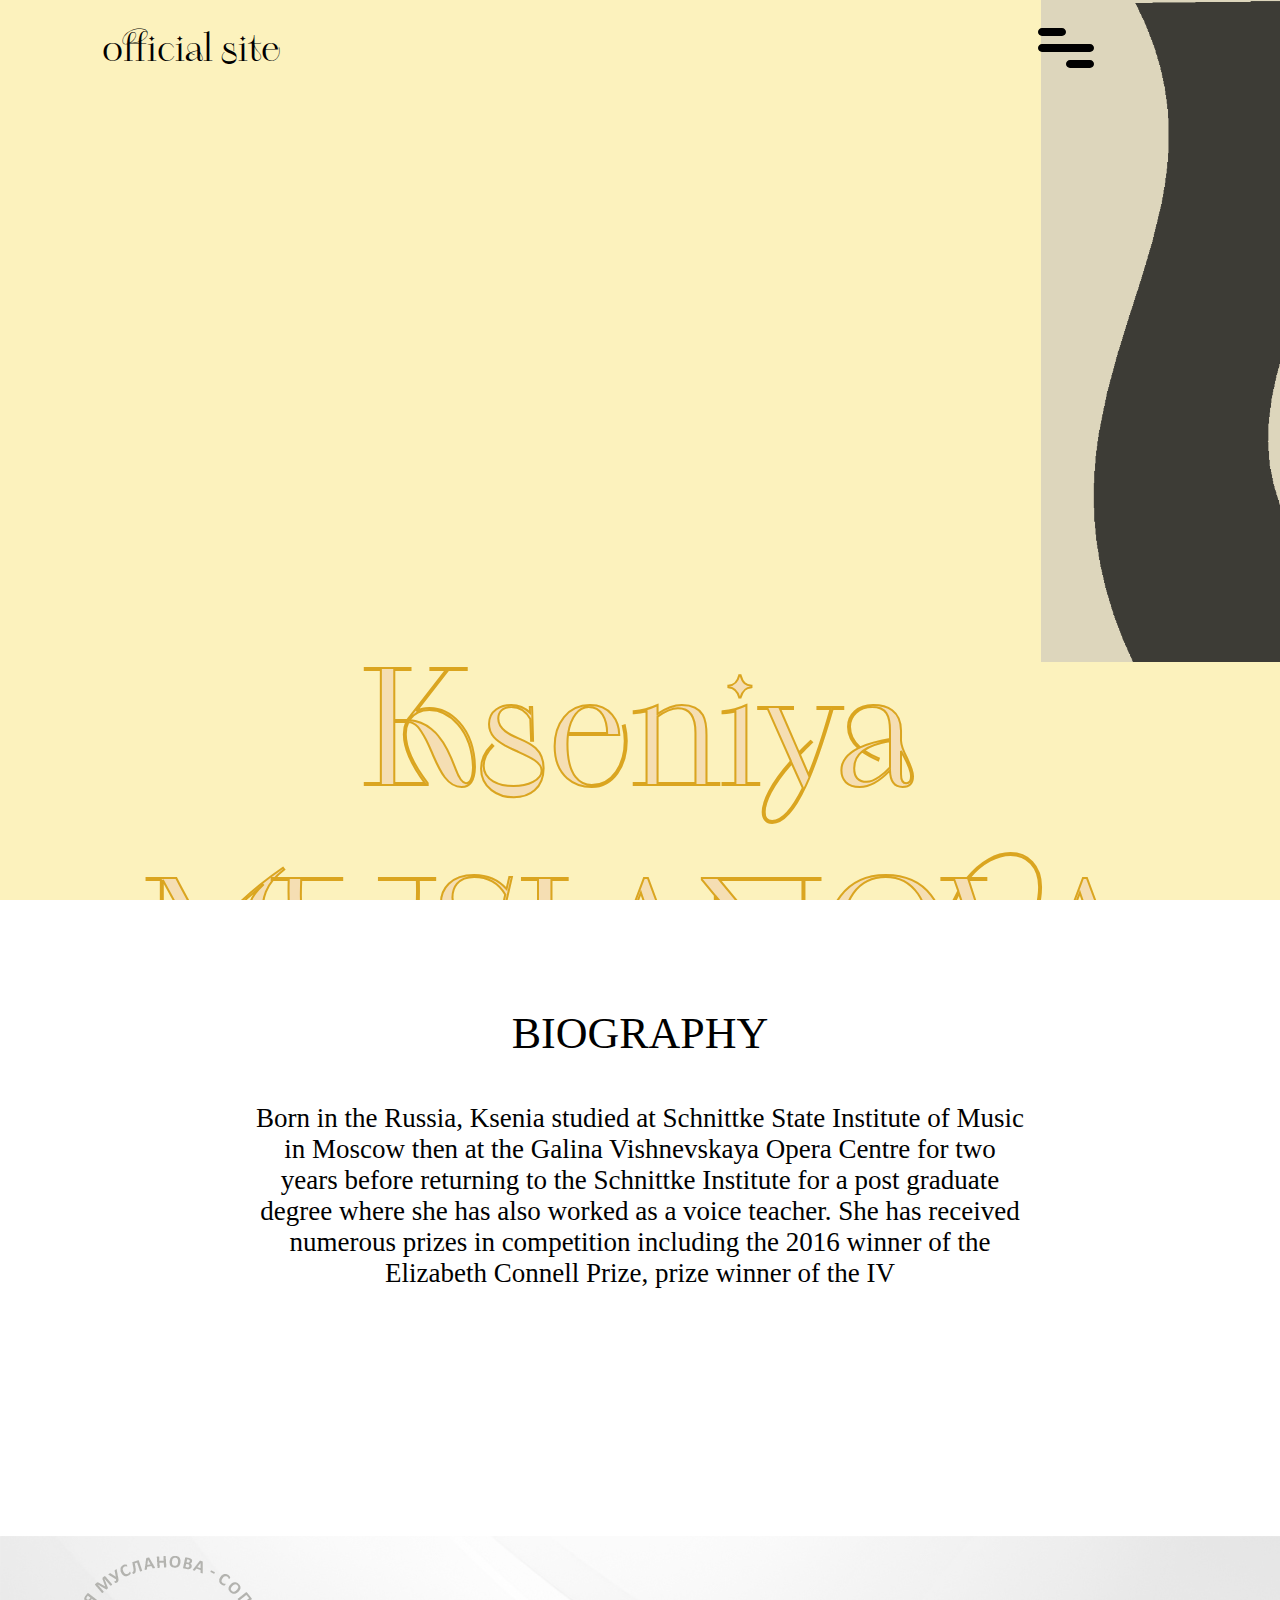
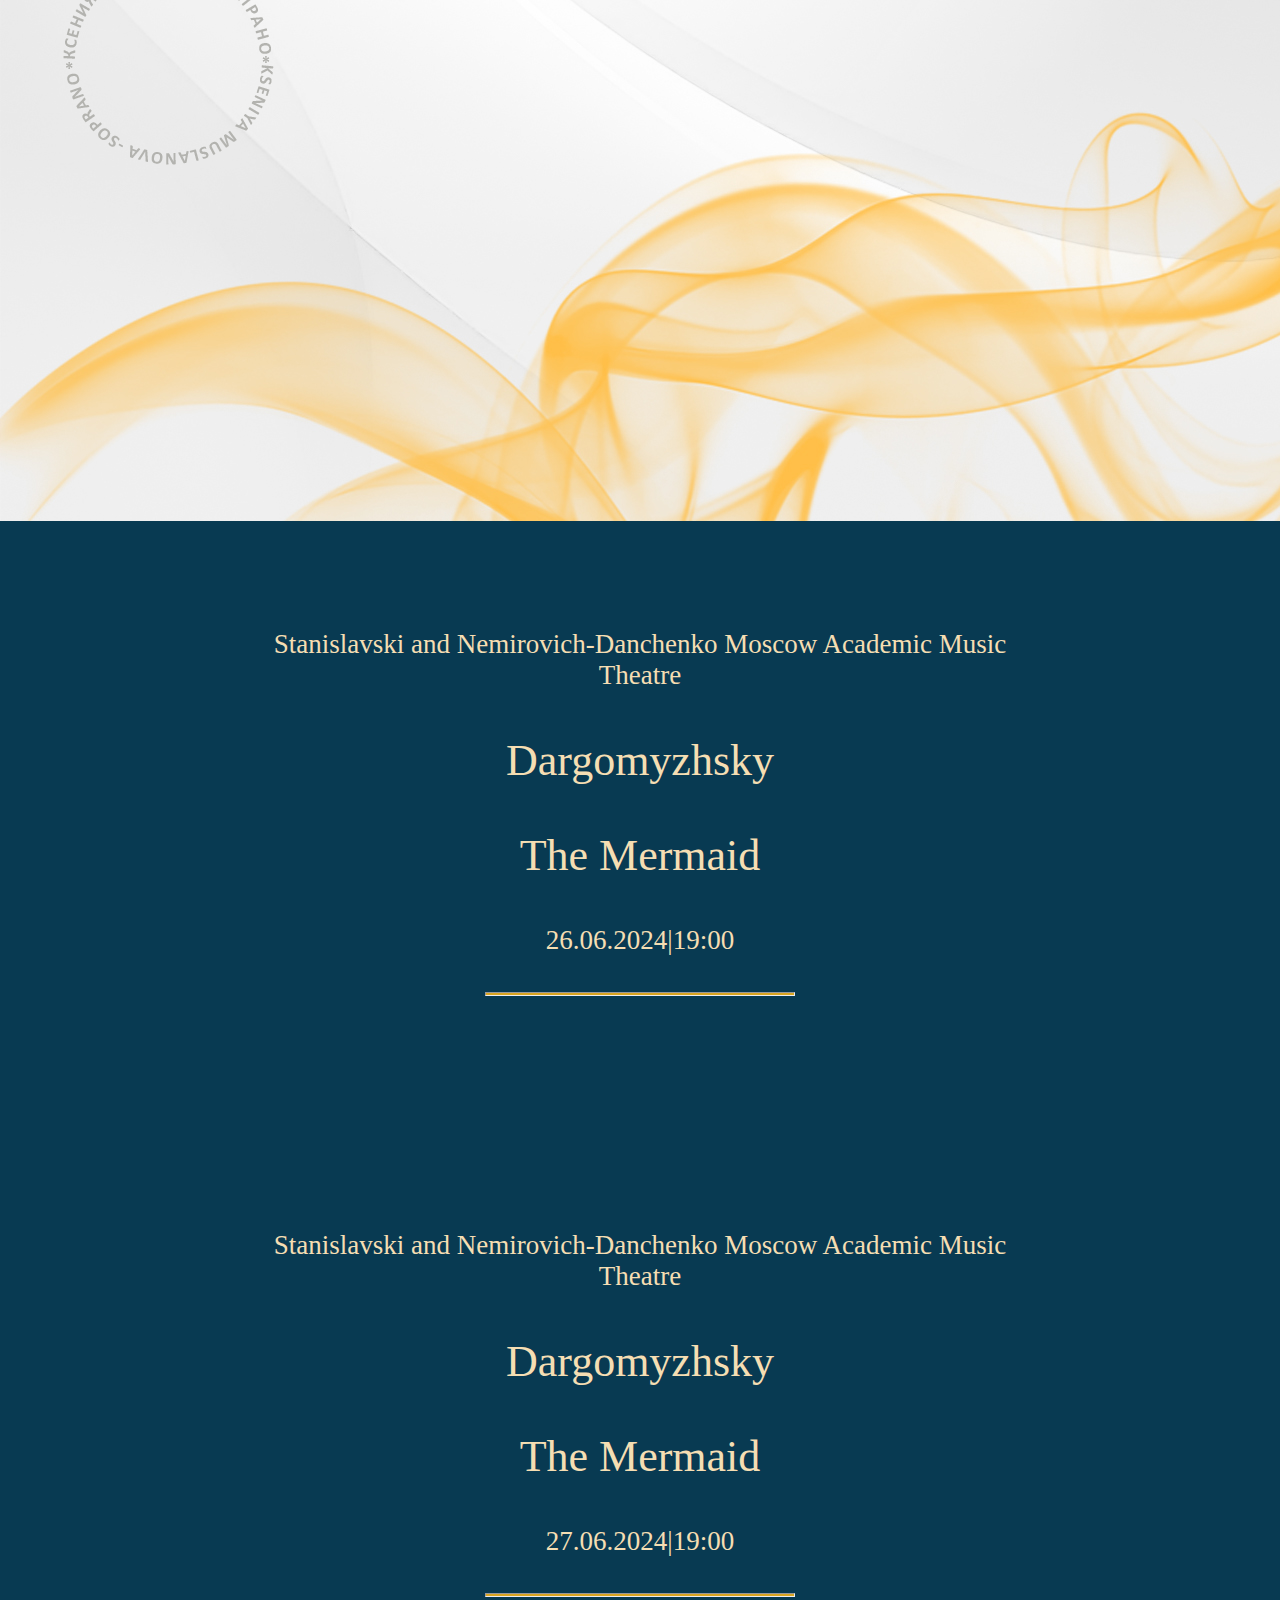
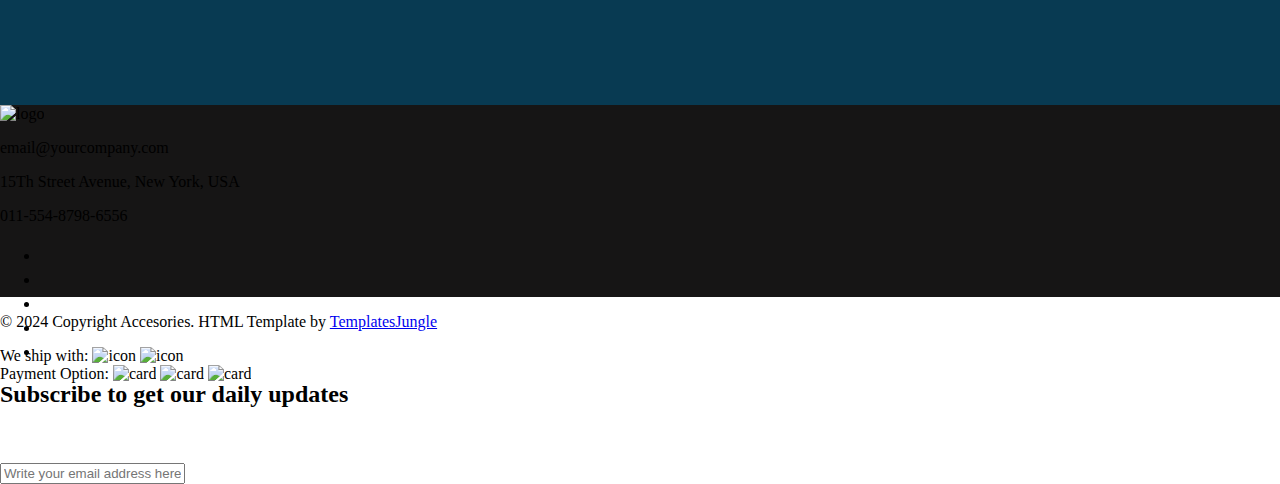
==== commit 0c7a4893: "Add files via upload" ====
--- a/index.html
+++ b/index.html
@@ -23,13 +23,6 @@
 <script src="https://cdn.jsdelivr.net/npm/bootstrap@5.3.0/dist/js/bootstrap.min.js" integrity="sha384-fbbOQedDUMZZ5KreZpsbe1LCZPVmfTnH7ois6mU1QK+m14rQ1l2bGBq41eYeM/fS" crossorigin="anonymous"></script>
      <script src="https://cdnjs.cloudflare.com/ajax/libs/gsap/2.1.2/TweenMax.min.js"></script>
         <script src='https://cdnjs.cloudflare.com/ajax/libs/gsap/3.12.2/gsap.min.js'></script>
-        <script src="js/menu.js"></script>
-        <script src="https://cdnjs.cloudflare.com/ajax/libs/jquery/3.2.1/jquery.min.js"></script>
-        <script src="main.js"></script><script src="https://cdnjs.cloudflare.com/ajax/libs/jquery/3.2.1/jquery.min.js"></script>
-      
-             <script src="js/script.js"></script>
-             <script src="./script.js"></script>
-        
     
     </head>
     <body>
@@ -370,5 +363,12 @@
             </div>
           </div> 
   
- </body>
+   <script src="js/menu.js"></script>
+   <script src="https://cdnjs.cloudflare.com/ajax/libs/jquery/3.2.1/jquery.min.js"></script>
+   <script src="main.js"></script><script src="https://cdnjs.cloudflare.com/ajax/libs/jquery/3.2.1/jquery.min.js"></script>
+        <script src="js/gsap.js"></script>
+        <script src="js/ScrollTrigger.js"></script>
+        <script src="js/script.js"></script>
+        <script src="./script.js"></script>
+    </body>
 </html>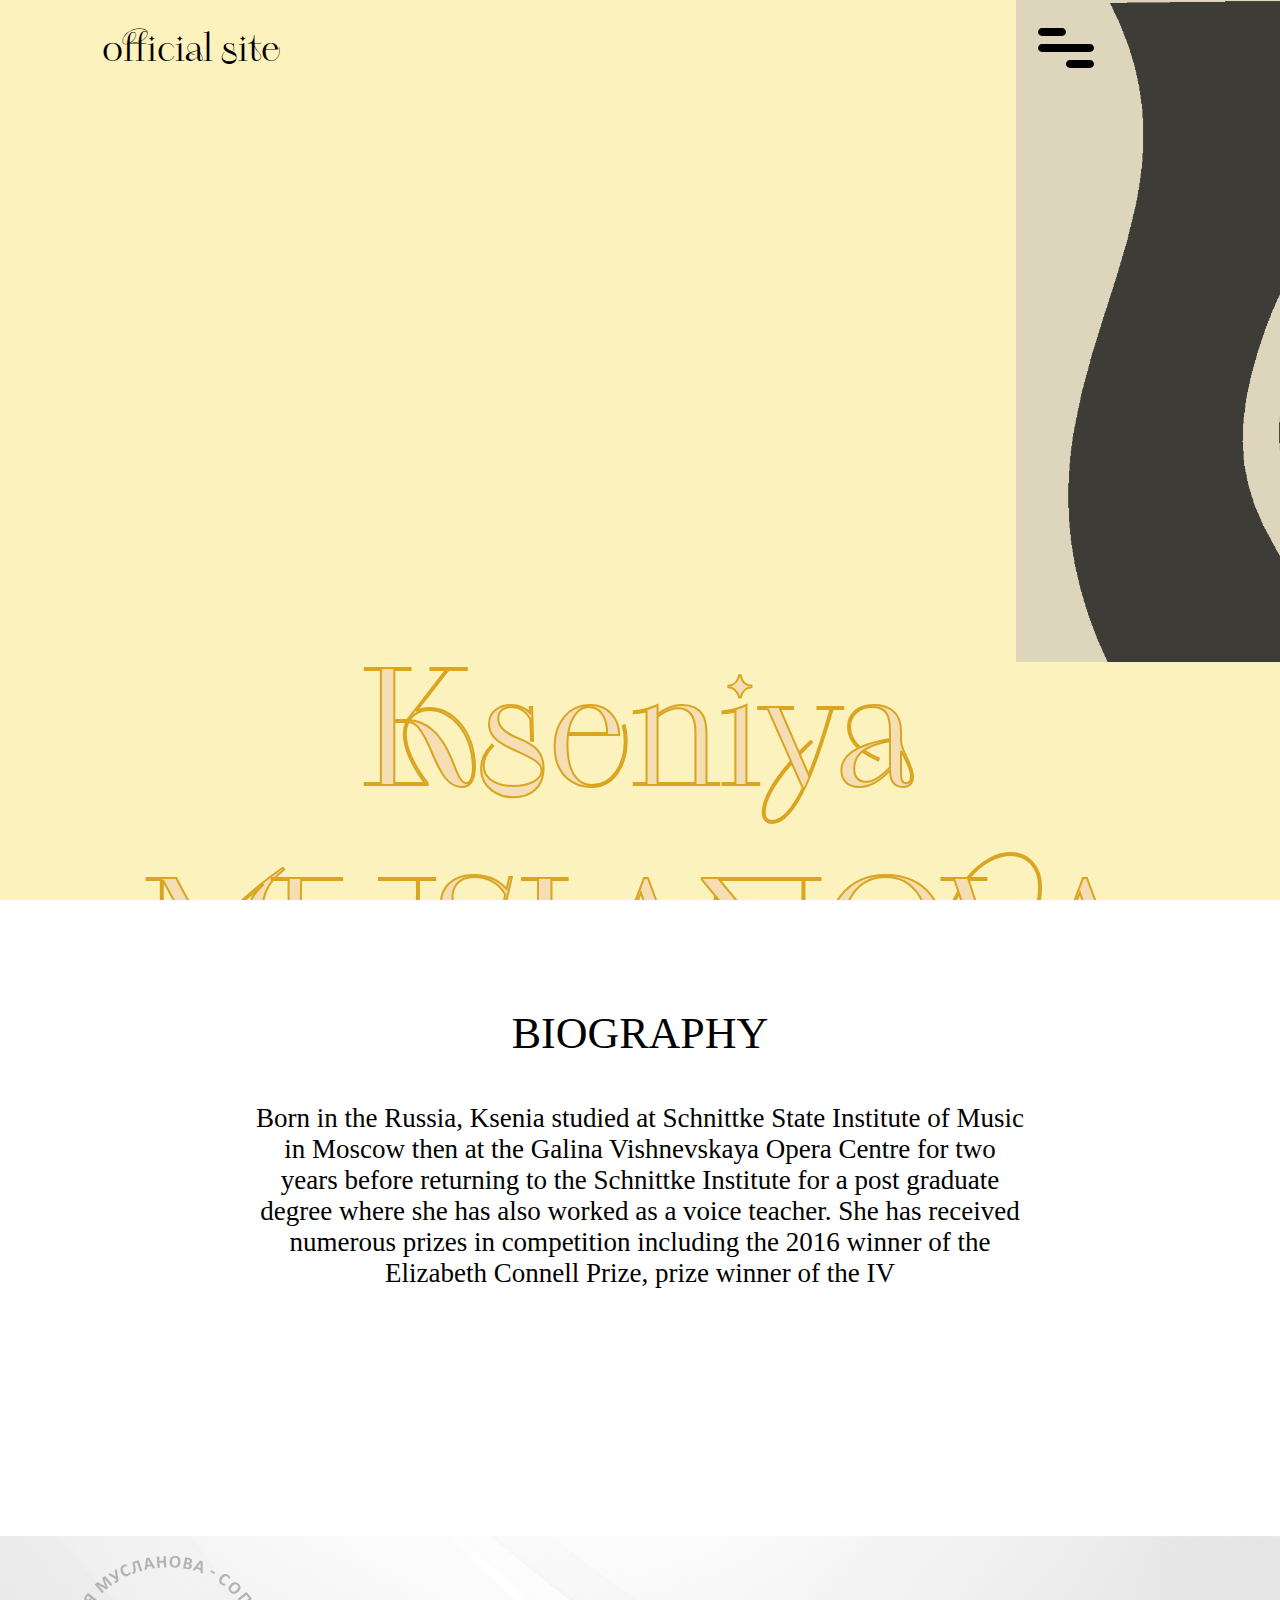
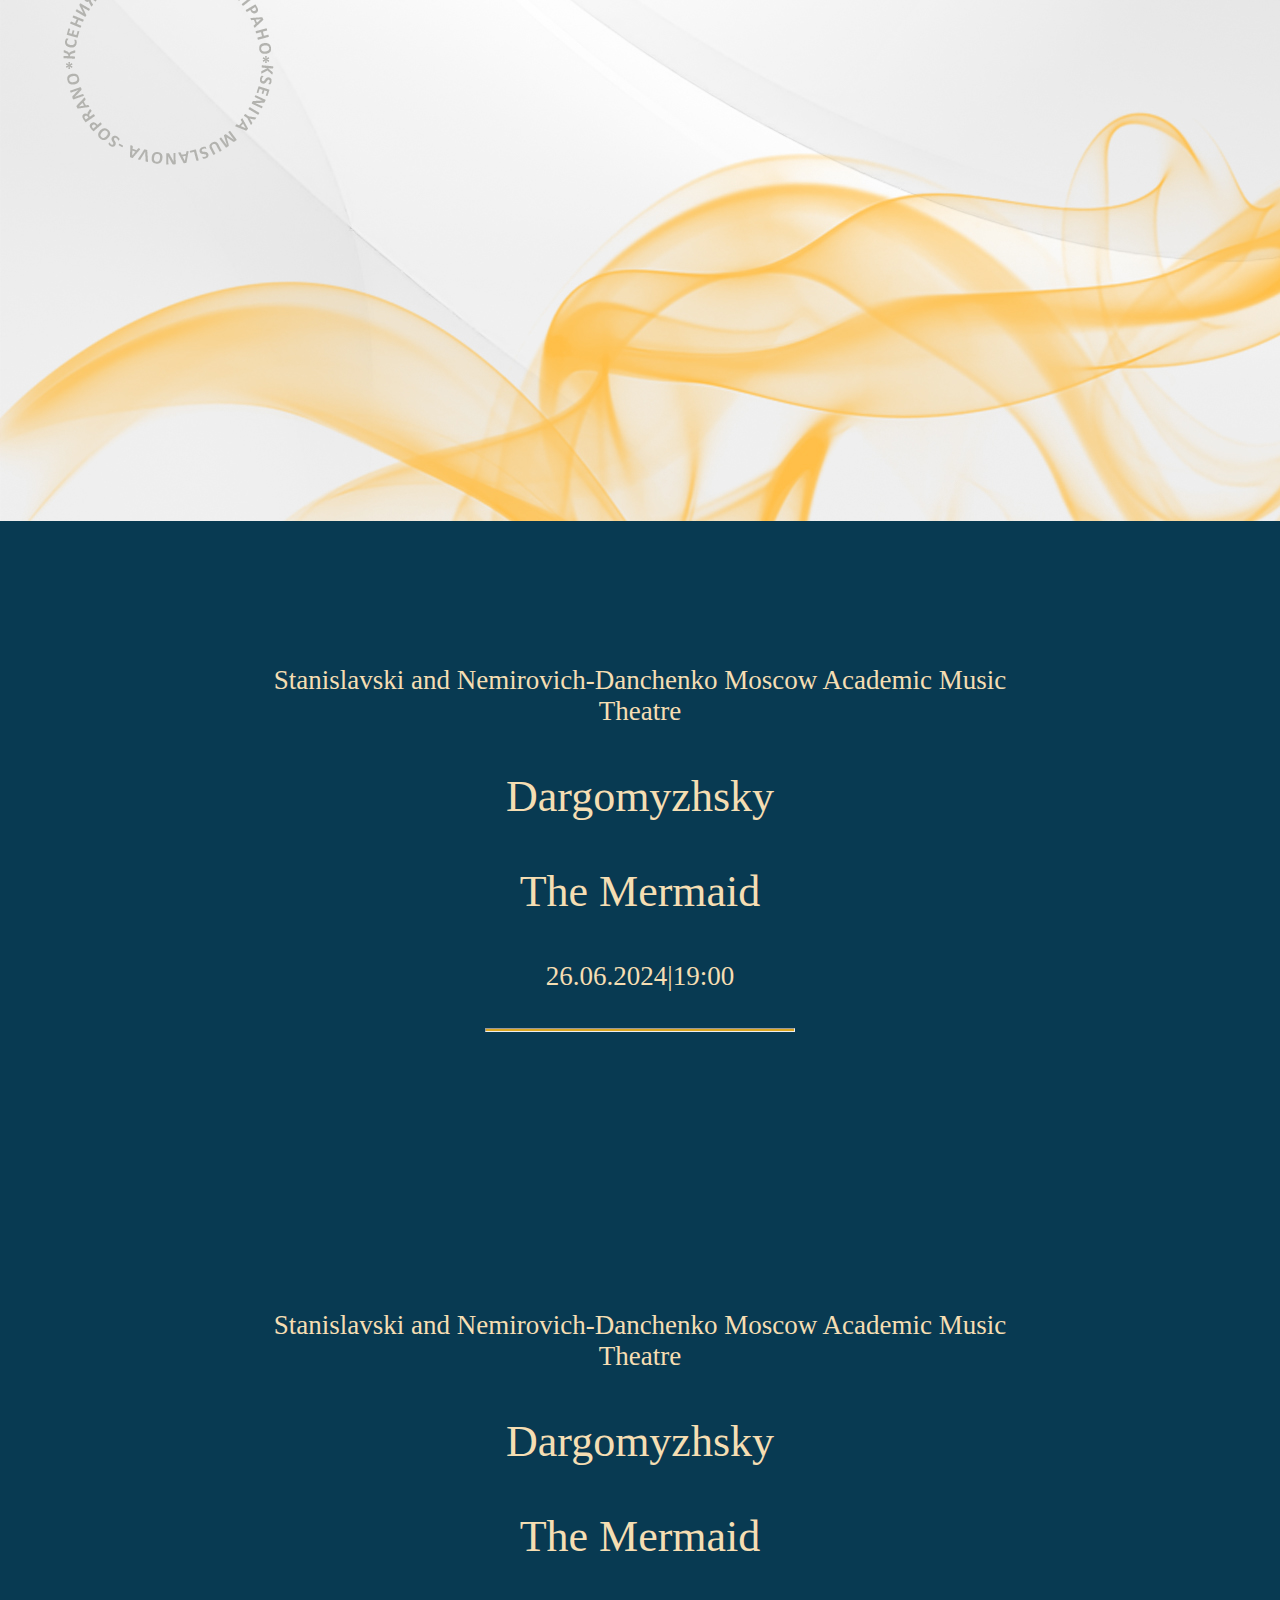
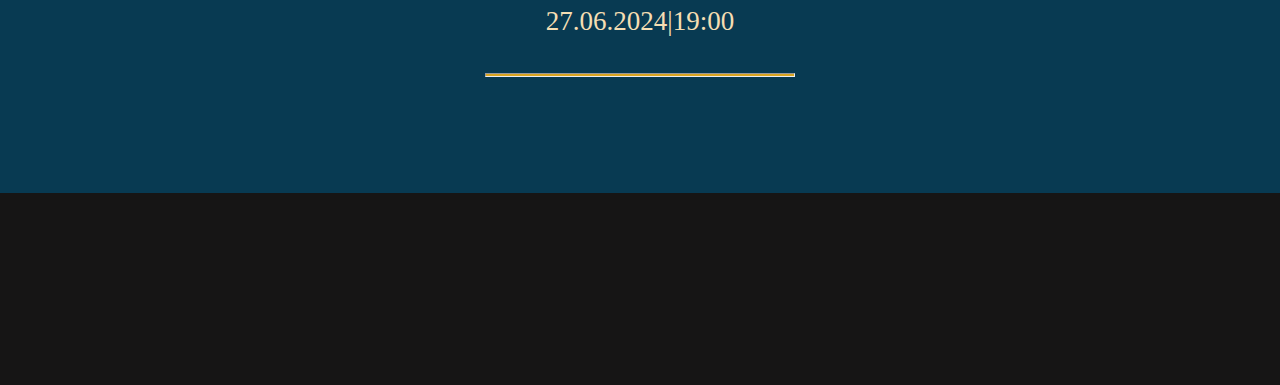
==== commit 38a9ff3a: "Add files via upload" ====
--- a/index.html
+++ b/index.html
@@ -9,21 +9,12 @@
         <link rel="stylesheet" href="./css/menu.css">
         <link rel="stylesheet" href="main.css">
 
-        <meta name="viewport" content="width=device-width, initial-scale=1">
-        <title>Демо Bootstrap</title>
-        <link href="https://cdn.jsdelivr.net/npm/bootstrap@5.3.0/dist/css/bootstrap.min.css" rel="stylesheet" integrity="sha384-9ndCyUaIbzAi2FUVXJi0CjmCapSmO7SnpJef0486qhLnuZ2cdeRhO02iuK6FUUVM" crossorigin="anonymous">
-     <link rel="stylesheet" type="text/css" href="css/vendor.css">
-      <link rel="stylesheet" type="text/css" href="style.css">
-    
         <link rel="stylesheet" href="./css/style.css">
-        <link
-            href="https://fonts.googleapis.com/css2?family=Be+Vietnam+Pro:wght@100;300&display=swap"
-            rel="stylesheet"><link rel="stylesheet" href="./style.css">
-            <script src="https://cdn.jsdelivr.net/npm/@popperjs/core@2.11.8/dist/umd/popper.min.js" integrity="sha384-I7E8VVD/ismYTF4hNIPjVp/Zjvgyol6VFvRkX/vR+Vc4jQkC+hVqc2pM8ODewa9r" crossorigin="anonymous"></script>
-<script src="https://cdn.jsdelivr.net/npm/bootstrap@5.3.0/dist/js/bootstrap.min.js" integrity="sha384-fbbOQedDUMZZ5KreZpsbe1LCZPVmfTnH7ois6mU1QK+m14rQ1l2bGBq41eYeM/fS" crossorigin="anonymous"></script>
+
      <script src="https://cdnjs.cloudflare.com/ajax/libs/gsap/2.1.2/TweenMax.min.js"></script>
-        <script src='https://cdnjs.cloudflare.com/ajax/libs/gsap/3.12.2/gsap.min.js'></script>
-    
+     <script src="js/gsap.js"></script>
+     <script src="js/ScrollTrigger.js"></script>
+  
     </head>
     <body>
         
@@ -37,15 +28,13 @@
   </div>
    <div class="nav1">
      <ul>
-      <li class="m-item"><a href="index.html">
-
-      </a></li>
-      <li class="m-item"><a href="index.html">HOME</a></li>
-      <li class="m-item"><a href="about.html">ABOUT ME</a></li>
-      <li class="m-item"><a href="gallery.html">GALLERY</a></li>
-      <li class="m-item"><a href="video.html">VIDEO</a></li>
-
-      <li class="m-item"><a href="contacts.html">CONTACTS</a></li>
+      <li class="m-item"><a href="index.html">ГЛАВНАЯ</a></li>
+      <li class="m-item"><a href="about.html">О НАС</a></li>
+      <li class="m-item"><a href="news.html">НОВОСТИ</a></li>
+      <li class="m-item"><a href="gallery.html">ФОТО</a></li>
+      <li class="m-item"><a href="video.html">ВИДЕО</a></li>
+
+      <li class="m-item"><a href="contacts.html">КОНТАКТЫ</a></li>
   </ul>
 </div>
     
@@ -112,47 +101,39 @@
 
         </section>
         <section id="block-about">
-
-
-            <div class="container">
-                <div class="row">
-                    <div class="col-md-6 col-sm-12">
-                        <div class="block">
-
-                            <div class="block-text ">
-                                <h3 class="t2">BIOGRAPHY</h2>
-                                <h4>
-                                    Born in the Russia, Ksenia studied at Schnittke State Institute of Music in
-                                    Moscow then at the Galina Vishnevskaya Opera Centre for two years before
-                                    returning to the Schnittke Institute for a post graduate degree where she has
-                                    also worked as a voice teacher. She has received numerous prizes in competition
-                                    including the 2016 winner of the Elizabeth Connell Prize, prize winner of the IV
-                                </h4>
-                                <a href="about.html">
-                                    <svg
-                                        id="block-svg_line"
-                                        xmlns:xlink="http://www.w3.org/1999/xlink"
-                                        x="0px"
-                                        y="0px"
-                                        viewbox="0 0 288 138.5"
-                                        xml:space="preserve">
-                                        <polyline class="st0-" points="0,0 0,0 0,0 "/>
-                                        <path class="st0 t1" d="M174.3,113.2"/>
-                                        <path
-                                            class="st1"
-                                            d="M206,44.5c2.2,1.4,14.2,9.4,15.4,23c1.2,13.3-8.9,22.3-10.9,24c2.2-3.8,7-10.8,16.8-16.7
-                                                                                               c14.5-8.7,30.3-9.5,35.7-9.6c-6.3,0.2-21,0.1-36.2-6.5C216,54.1,209.4,48.1,206,44.5z"/>
-                                        <text transform="matrix(1 0 0 1 110.2933 64.3326)" class="st2 st3">more</text>
-                                        <line class="st4" x1="217.7" y1="68.5" x2="96.3" y2="72.5"/>
-                                        <line class="st5" x1="217.7" y1="68.5" x2="96.3" y2="72.5"/>
-                                        <line class="st6" x1="221.3" y1="67.5" x2="106.8" y2="69.3"/>
-                                    </svg>
-                                </a>
-                            </div>
-                        </div>
-                    </div>
-                    <div class="col-md-6 col-sm-12">
-                        
+            <div class="block">
+
+                <div class="block-text ">
+                    <h3 class="t2">BIOGRAPHY</h2>
+                    <h4>
+                        Born in the Russia, Ksenia studied at Schnittke State Institute of Music in
+                        Moscow then at the Galina Vishnevskaya Opera Centre for two years before
+                        returning to the Schnittke Institute for a post graduate degree where she has
+                        also worked as a voice teacher. She has received numerous prizes in competition
+                        including the 2016 winner of the Elizabeth Connell Prize, prize winner of the IV
+                    </h4>
+                    <a href="about.html">
+                        <svg
+                            id="block-svg_line"
+                            xmlns:xlink="http://www.w3.org/1999/xlink"
+                            x="0px"
+                            y="0px"
+                            viewbox="0 0 288 138.5"
+                            xml:space="preserve">
+                            <polyline class="st0-" points="0,0 0,0 0,0 "/>
+                            <path class="st0 t1" d="M174.3,113.2"/>
+                            <path
+                                class="st1"
+                                d="M206,44.5c2.2,1.4,14.2,9.4,15.4,23c1.2,13.3-8.9,22.3-10.9,24c2.2-3.8,7-10.8,16.8-16.7
+                                                                                   c14.5-8.7,30.3-9.5,35.7-9.6c-6.3,0.2-21,0.1-36.2-6.5C216,54.1,209.4,48.1,206,44.5z"/>
+                            <text transform="matrix(1 0 0 1 110.2933 64.3326)" class="st2 st3">more</text>
+                            <line class="st4" x1="217.7" y1="68.5" x2="96.3" y2="72.5"/>
+                            <line class="st5" x1="217.7" y1="68.5" x2="96.3" y2="72.5"/>
+                            <line class="st6" x1="221.3" y1="67.5" x2="106.8" y2="69.3"/>
+                        </svg>
+                    </a>
+                </div>
+            </div>
             <div class="block">
                 <img id="img1" src="img/2.JPG" alt="">
                 <svg
@@ -170,10 +151,6 @@
                       </svg>
                       
             </div>
-                    </div>
-                </div>
-            </div>
-          
 
         </section>
 
@@ -203,12 +180,7 @@
        
            </section>
         <section id="block-event">
-          
-            <div class="containerifluid">
-                <div class="row">
-                    <div class="col-md-4 col-sm-12 mt-5">
-                
-            <div class="block-text text-center">
+            <div class="block-text">
                 <h4>Stanislavski and Nemirovich-Danchenko Moscow Academic Music Theatre</h6>
                 <h3>Dargomyzhsky</h3>
                 <h3>The Mermaid</h2>
@@ -216,9 +188,6 @@
                 <h4>26.06.2024|19:00</h4>
                 <hr>
             </div>
-            </div>
-            <div class="col-md-4 col-sm-12">
-
             <div class="block">
                 <img id="img2" src="img/3.JPG" alt="">
 
@@ -251,9 +220,6 @@
                 </svg>
 
             </div>
-        </div>
-        <div class="col-md-4 col-sm-12">
-
             <div class="block-text">
 
                 <h4>Stanislavski and Nemirovich-Danchenko Moscow Academic Music Theatre</h6>
@@ -263,111 +229,14 @@
                 <h4>27.06.2024|19:00</h4>
                 <hr>
             </div>
-</div>
+
         </section>
- 
-        <footer id="footer" class="overflow-hidden my-lg-9">
-            <div class="container-lg">
-              <div class="row justify-content-center">
-                <div class="col-md-5">
-                  <div class="image-holder  mb-4">
-                    <img src="images/footer-logo.png" alt="logo" class="img-fluid">
-                  </div>
-        
-                  <div>
-                    <p>email@yourcompany.com </p>
-                    <p>15Th Street Avenue, New York, USA </p>
-                    <p>011-554-8798-6556</p>
-                  </div>
-        
-                  <ul class="social-links list-unstyled d-flex mt-4">
-                    <li class="border border-primary rounded-circle p-3 me-4">
-                      <a href="#" class="svg-primary">
-                        <svg class="facebook" width="25" height="25">
-                          <use xlink:href="#facebook"></use>
-                        </svg>
-                      </a>
-                    </li>
-                    <li class="border border-primary rounded-circle p-3 me-4">
-                      <a href="#" class="svg-primary">
-                        <svg class="twitter" width="25" height="25">
-                          <use xlink:href="#twitter"></use>
-                        </svg>
-                      </a>
-                    </li>
-                    <li class="border border-primary rounded-circle p-3 me-4">
-                      <a href="#" class="svg-primary">
-                        <svg class="instagram" width="25" height="25">
-                          <use xlink:href="#instagram"></use>
-                        </svg>
-                      </a>
-                    </li>
-                    <li class="border border-primary rounded-circle p-3 me-4">
-                      <a href="#" class="svg-primary">
-                        <svg class="linkedin" width="25" height="25">
-                          <use xlink:href="#linkedin"></use>
-                        </svg>
-                      </a>
-                    </li>
-                    <li class="border border-primary rounded-circle p-3 me-4">
-                      <a href="#" class="svg-primary">
-                        <svg class="youtube" width="25" height="25">
-                          <use xlink:href="#youtube"></use>
-                        </svg>
-                      </a>
-                    </li>
-                  </ul>
-        
-                </div>
-                <div class="offset-md-2 col-md-5 mt-5 mt-lg-0">
-                  <div class="subscribe-content">
-                    <div class="subscribe-header ">
-                      <h2 class="display-3">Subscribe to get our daily updates</h2>
-                    </div>
-                    <form id="form" class="py-3 position-relative">
-                      <input type="text" name="email" placeholder="Write your email address here..."
-                        class="w-100 bg-transparent border-0 border-bottom pb-3 ">
-                      <a href="#" class="position-absolute end-0">
-                        <svg class="send svg-primary" width="50" height="50">
-                          <use xlink:href="#send"></use>
-                        </svg>
-                      </a>
-                    </form>
-                  </div>
-                </div>
-              </div>
-            </div>
-          </footer>
-          <div class="footer-bottom border-top py-3 mx-lg-5">
-            <div class="container-lg">
-              <div class="d-md-flex justify-content-between align-items-center">
-                <div class="">
-                  <p class="m-0">© 2024 Copyright Accesories. HTML Template by <a href="https://templatesjungle.com/" class="text-decoration-underline" target="_blank">
-                      TemplatesJungle</a>
-                  </p>
-                </div>
-                <div class=" d-flex flex-wrap">
-                  <div class="shipping me-4">
-                    <span>We ship with:</span>
-                    <img src="images/arct-icon.png" alt="icon">
-                    <img src="images/dhl-logo.png" alt="icon">
-                  </div>
-                  <div class="payment-option">
-                    <span>Payment Option:</span>
-                    <img src="images/visa-card.png" alt="card">
-                    <img src="images/paypal-card.png" alt="card">
-                    <img src="images/master-card.png" alt="card">
-                  </div>
-                </div>
-              </div>
-            </div>
-          </div> 
+  <footer></footer>
+  
   
    <script src="js/menu.js"></script>
    <script src="https://cdnjs.cloudflare.com/ajax/libs/jquery/3.2.1/jquery.min.js"></script>
-   <script src="main.js"></script><script src="https://cdnjs.cloudflare.com/ajax/libs/jquery/3.2.1/jquery.min.js"></script>
-        <script src="js/gsap.js"></script>
-        <script src="js/ScrollTrigger.js"></script>
+   <script src="main.js"></script>
         <script src="js/script.js"></script>
         <script src="./script.js"></script>
     </body>
